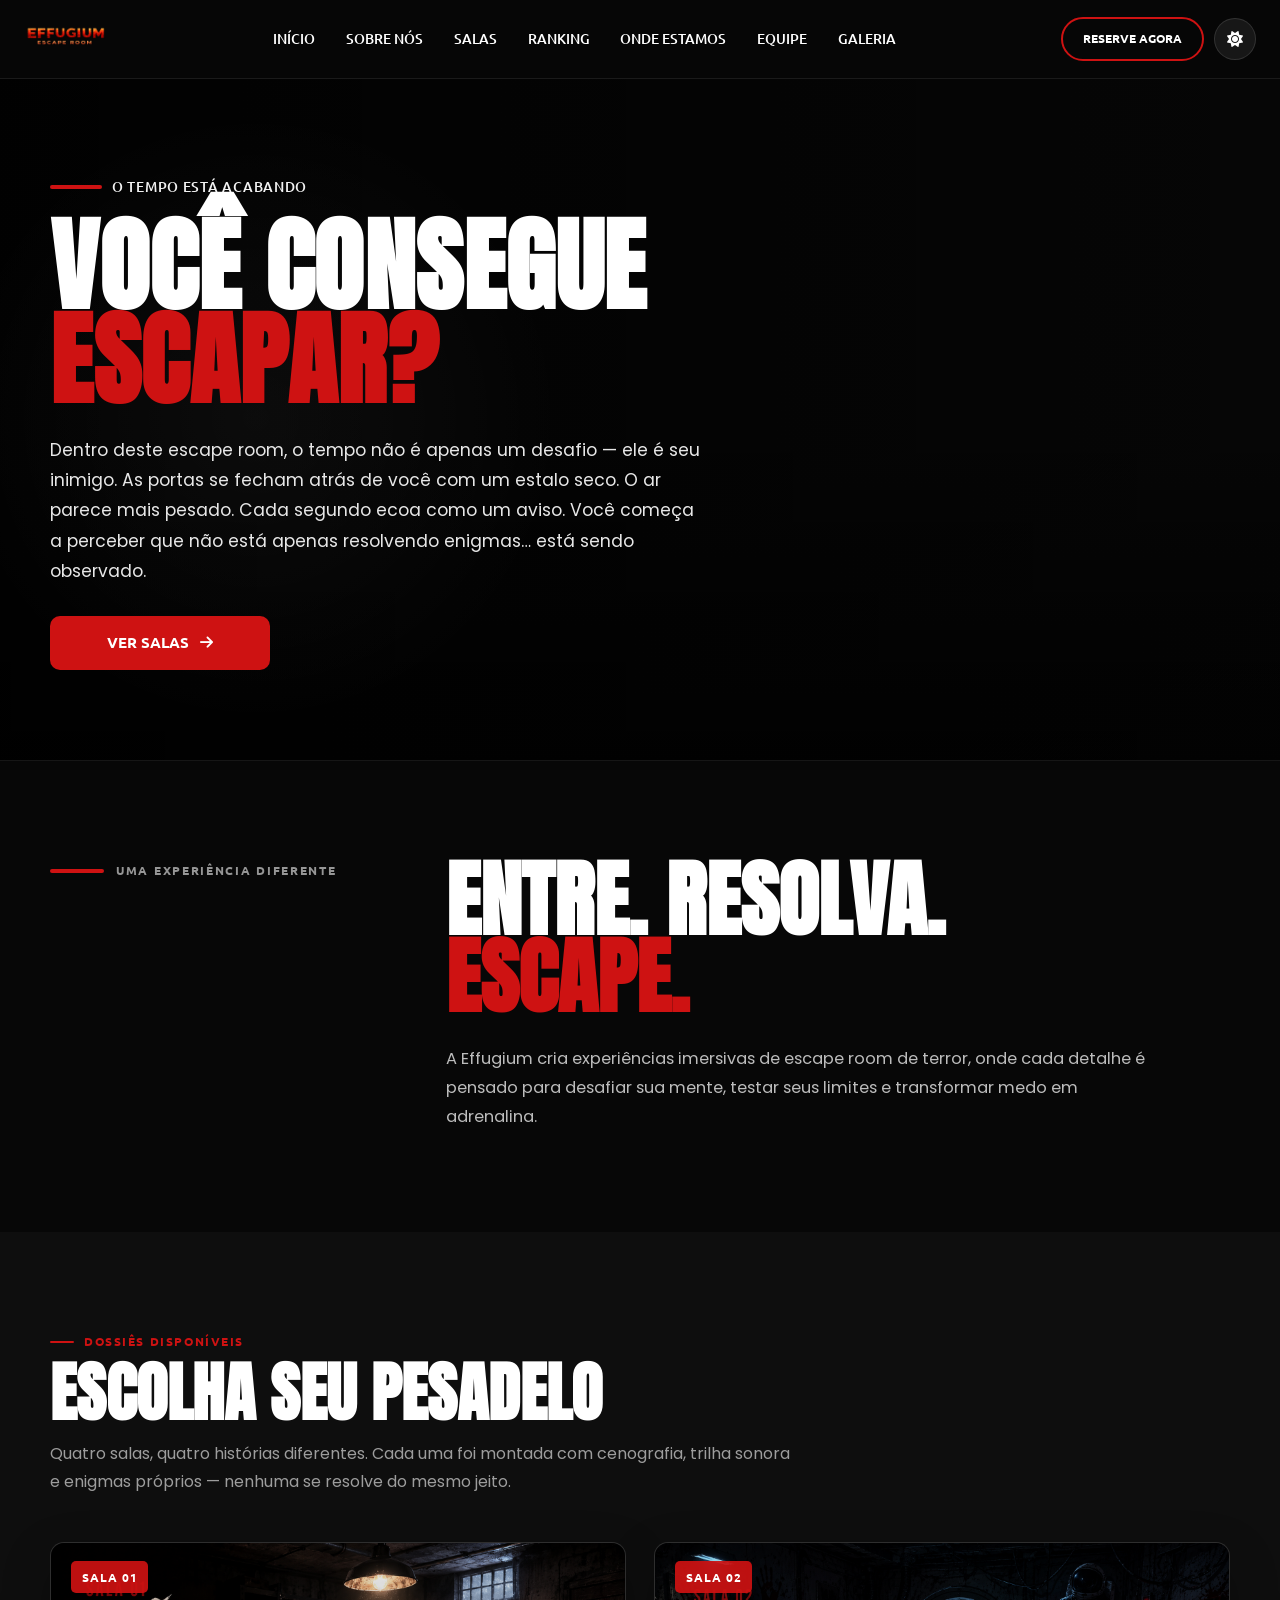
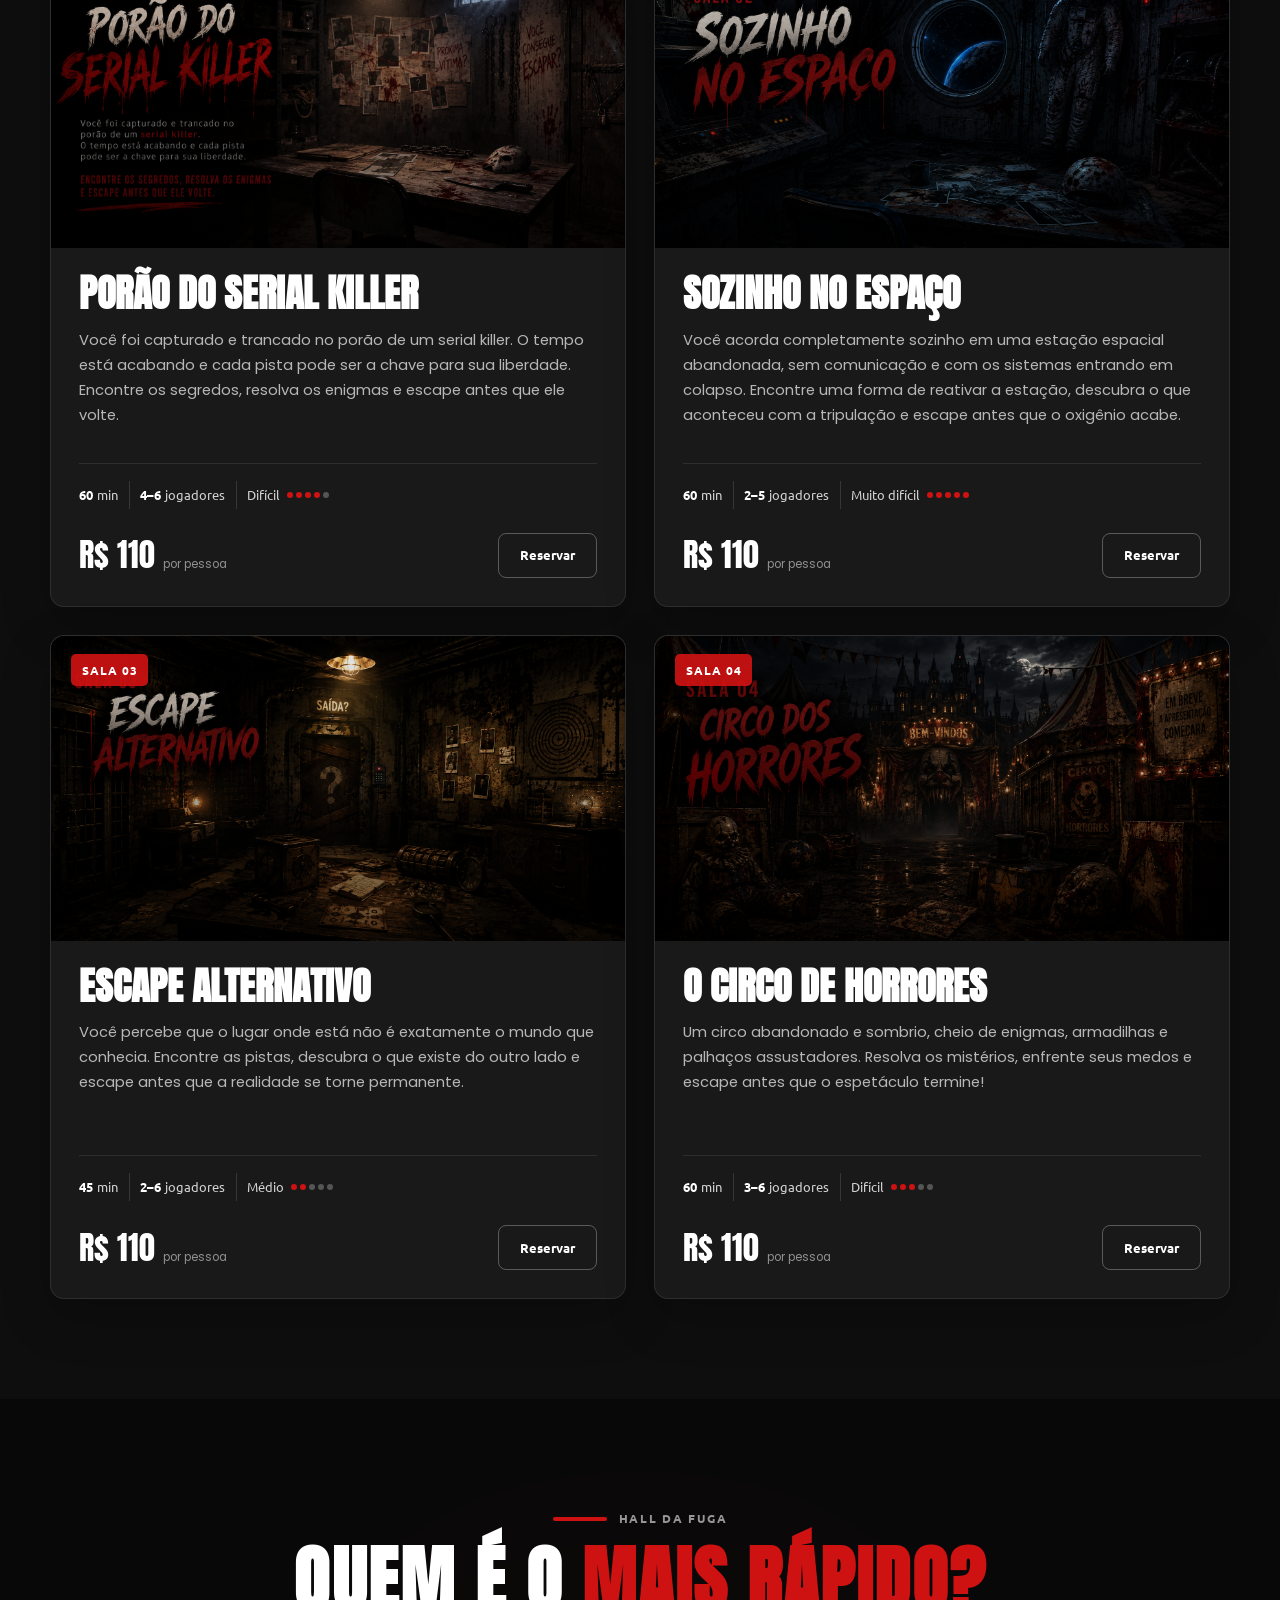
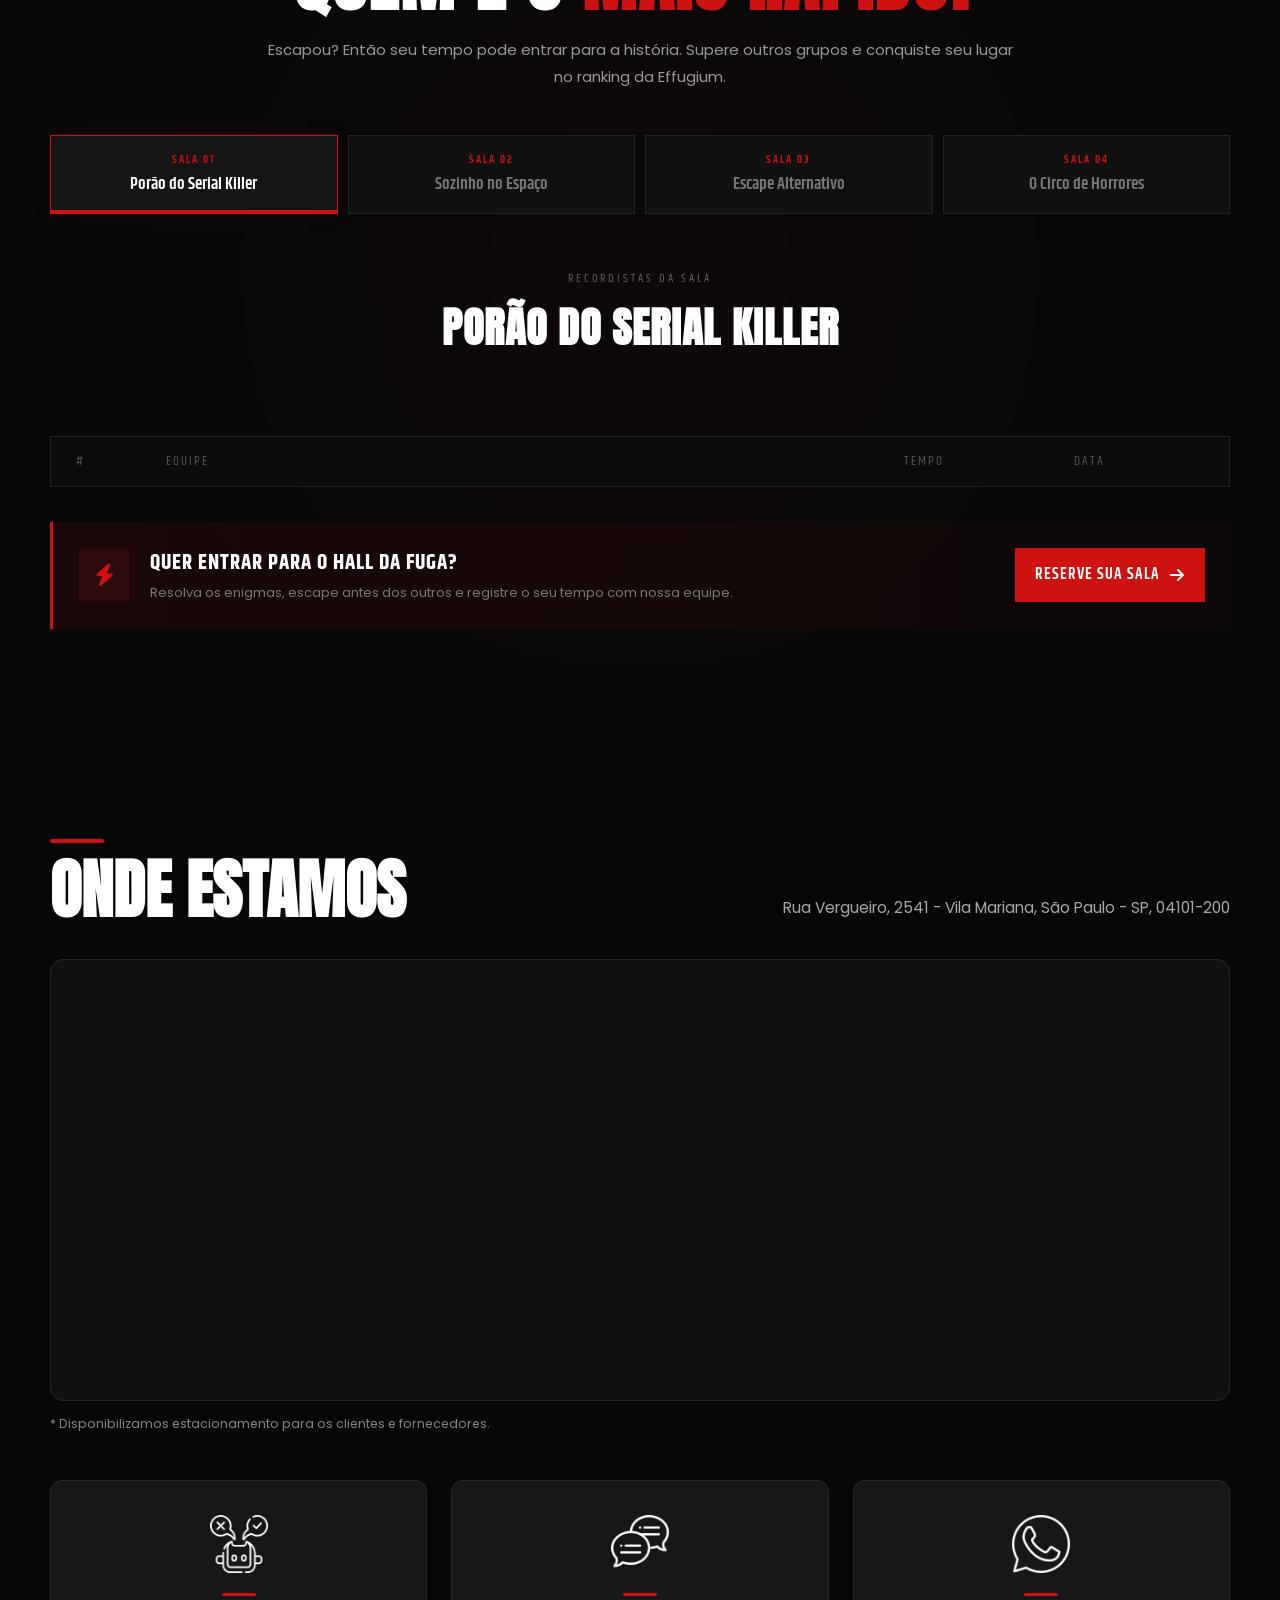
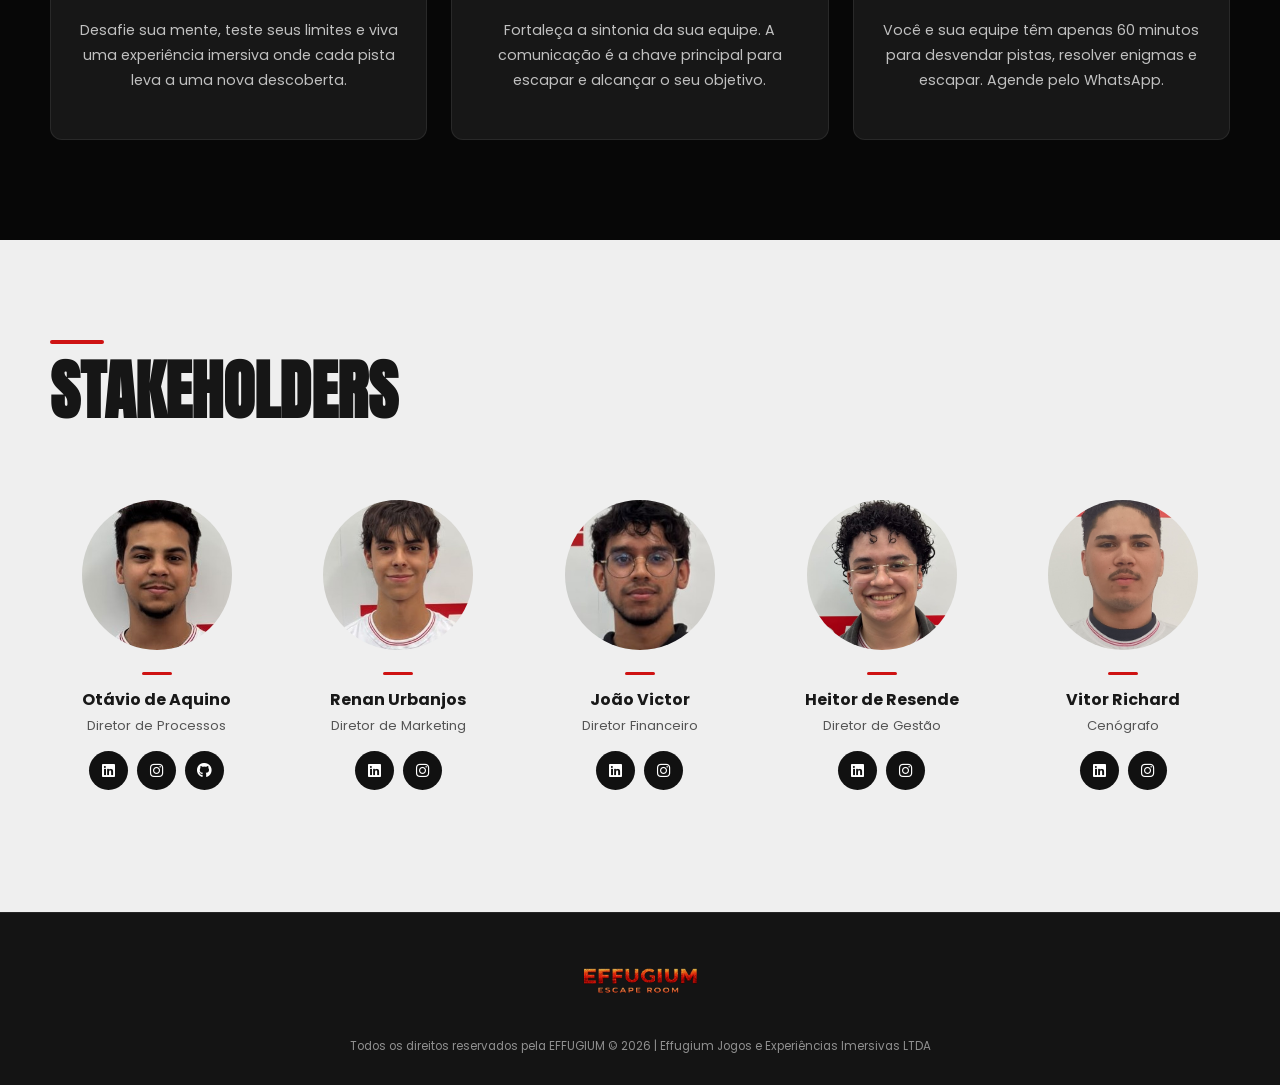
==== index.html @ 7419fbea "Add files via upload" ====
<!DOCTYPE html>
<html lang="pt-BR">
<head>
    <meta charset="UTF-8">
    <meta name="viewport" content="width=device-width, initial-scale=1.0">
    <meta name="description" content="Effugium - Escape Room de terror. Desafie sua mente, supere seus limites e escape antes que o tempo acabe.">
    <title>Effugium | Escape Room</title>

    <link rel="icon" href="sources/images/icons/toma-de-decisiones.png" type="image/png">

    <link href="https://fonts.googleapis.com/css2?family=Anton&family=Khand:wght@300;400;500;600&family=Poppins:wght@300;400;500;600;700&family=Ubuntu:wght@300;400;500;700&display=swap" rel="stylesheet">
    <link rel="stylesheet" href="https://cdnjs.cloudflare.com/ajax/libs/font-awesome/6.7.2/css/all.min.css">
    <link rel="stylesheet" href="styles/styles.css">
</head>

<body>

    <a class="skip-link" href="#salas">Pular para o conteúdo</a>

    <!-- ================= HEADER ================= -->
    <header class="header">
        <div class="header-container">

            <a class="brand" href="index.html" aria-label="Effugium - Início">
                <img class="logo" src="sources/images/effugium1.png" alt="Logo Effugium">
            </a>

            <nav class="nav-menu" id="main-nav" aria-label="Navegação principal">
                <a class="nav-item" href="index.html">INÍCIO</a>
                <a class="nav-item" href="#about">SOBRE NÓS</a>
                <a class="nav-item" href="#salas">SALAS</a>
                <a class="nav-item" href="#ranking">RANKING</a>
                <a class="nav-item" href="#localization">ONDE ESTAMOS</a>
                <a class="nav-item" href="#team">EQUIPE</a>
                <a class="nav-item" href="galeria.html">GALERIA</a>

                <a class="mobile-reserve" href="https://wa.me/5511983360146" target="_blank" rel="noopener noreferrer">
                    RESERVE AGORA
                </a>

                <button class="theme-btn mobile-theme" id="theme-toggle-mobile" type="button" aria-label="Alterar tema">
                    <i class="fa-solid fa-sun"></i>
                </button>
            </nav>

            <div class="header-actions">
                <a class="reserve-button" href="https://wa.me/5511983360146" target="_blank" rel="noopener noreferrer">
                    RESERVE AGORA
                </a>

                <button class="theme-btn" id="theme-toggle" type="button" aria-label="Alterar tema">
                    <i class="fa-solid fa-sun"></i>
                </button>

                <button class="hamburger" id="menu-toggle" type="button"
                        aria-label="Abrir menu"
                        aria-controls="main-nav"
                        aria-expanded="false">
                    <span></span>
                    <span></span>
                    <span></span>
                </button>
            </div>
        </div>
    </header>

    <main>

        <!-- ================= HERO ================= -->
        <section class="hero" aria-label="Apresentação Effugium">
            <div class="hero-overlay"></div>

            <div class="hero-content">
                <div class="hero-badge">
                    <span></span>
                    O TEMPO ESTÁ ACABANDO
                </div>

                <h1>Você consegue<br><strong>escapar?</strong></h1>

                <p>
                    Dentro deste escape room, o tempo não é apenas um desafio — ele é seu inimigo.
                    As portas se fecham atrás de você com um estalo seco. O ar parece mais pesado.
                    Cada segundo ecoa como um aviso. Você começa a perceber que não está apenas
                    resolvendo enigmas… está sendo observado.
                </p>

                <a class="hero-button" href="#salas">
                    VER SALAS
                    <i class="fa-solid fa-arrow-right"></i>
                </a>
            </div>
        </section>

        <!-- ================= SOBRE ================= -->
        <section class="about-intro" id="about">
            <div class="container about-intro-grid">

                <div class="section-label">
                    <span class="red-line"></span>
                    <p>UMA EXPERIÊNCIA DIFERENTE</p>
                </div>

                <div class="about-intro-content">
                    <h2>Entre. Resolva.<br><span>Escape.</span></h2>
                    <p>
                        A Effugium cria experiências imersivas de escape room de terror,
                        onde cada detalhe é pensado para desafiar sua mente, testar seus limites
                        e transformar medo em adrenalina.
                    </p>
                </div>

            </div>
        </section>

        <!-- ================= SALAS ================= -->
        <section class="rooms-section" id="salas">
            <div class="container">

                <div class="section-head">
                    <p class="eyebrow">Dossiês disponíveis</p>
                    <h2>Escolha seu pesadelo</h2>
                    <p>
                        Quatro salas, quatro histórias diferentes. Cada uma foi montada com
                        cenografia, trilha sonora e enigmas próprios — nenhuma se resolve do mesmo jeito.
                    </p>
                </div>

                <div class="rooms-grid">

                    <!-- SALA 01 -->
                    <article class="room-card">
                        <div class="room-image-wrap">
                            <img class="room-image"
                                 src="sources/images/sala1.1.png"
                                 alt="Sala 01 - Porão do Serial Killer"
                                 loading="lazy">
                            <span class="room-number">SALA 01</span>
                        </div>

                        <div class="room-body">
                            <h3>Porão do Serial Killer</h3>
                            <p>
                                Você foi capturado e trancado no porão de um serial killer.
                                O tempo está acabando e cada pista pode ser a chave para sua liberdade.
                                Encontre os segredos, resolva os enigmas e escape antes que ele volte.
                            </p>

                            <div class="room-meta">
                                <span><strong>60</strong> min</span>
                                <span><strong>4–6</strong> jogadores</span>
                                <span class="difficulty">
                                    Difícil
                                    <span class="dots" aria-label="4 de 5 de dificuldade">
                                        <i class="on"></i><i class="on"></i><i class="on"></i><i class="on"></i><i></i>
                                    </span>
                                </span>
                            </div>

                            <div class="room-footer">
                                <span class="room-price">R$ 110 <small>por pessoa</small></span>
                                <a href="https://wa.me/5511983360146" target="_blank" rel="noopener noreferrer" class="btn btn-outline">Reservar</a>
                            </div>
                        </div>
                    </article>

                    <!-- SALA 02 -->
                    <article class="room-card room-card-space">
                        <div class="room-image-wrap">
                            <img class="room-image"
                                 src="sources/images/sala2.2.png"
                                 alt="Sala 02 - Sozinho no Espaço"
                                 loading="lazy">
                            <span class="room-number">SALA 02</span>
                        </div>

                        <div class="room-body">
                            <h3>Sozinho no Espaço</h3>
                            <p>
                                Você acorda completamente sozinho em uma estação espacial abandonada,
                                sem comunicação e com os sistemas entrando em colapso. Encontre uma forma
                                de reativar a estação, descubra o que aconteceu com a tripulação e escape
                                antes que o oxigênio acabe.
                            </p>

                            <div class="room-meta">
                                <span><strong>60</strong> min</span>
                                <span><strong>2–5</strong> jogadores</span>
                                <span class="difficulty">
                                    Muito difícil
                                    <span class="dots" aria-label="5 de 5 de dificuldade">
                                        <i class="on"></i><i class="on"></i><i class="on"></i><i class="on"></i><i class="on"></i>
                                    </span>
                                </span>
                            </div>

                            <div class="room-footer">
                                <span class="room-price">R$ 110 <small>por pessoa</small></span>
                                <a href="https://wa.me/5511983360146" target="_blank" rel="noopener noreferrer" class="btn btn-outline">Reservar</a>
                            </div>
                        </div>
                    </article>

                    <!-- SALA 03 -->
                    <article class="room-card">
                        <div class="room-image-wrap">
                            <img class="room-image"
                                 src="sources/images/sala3.3.png"
                                 alt="Sala 03 - Escape Alternativo"
                                 loading="lazy">
                            <span class="room-number">SALA 03</span>
                        </div>

                        <div class="room-body">
                            <h3>Escape Alternativo</h3>
                            <p>
                                Você percebe que o lugar onde está não é exatamente o mundo que conhecia.
                                Encontre as pistas, descubra o que existe do outro lado e escape antes que
                                a realidade se torne permanente.
                            </p>

                            <div class="room-meta">
                                <span><strong>45</strong> min</span>
                                <span><strong>2–6</strong> jogadores</span>
                                <span class="difficulty">
                                    Médio
                                    <span class="dots" aria-label="2 de 5 de dificuldade">
                                        <i class="on"></i><i class="on"></i><i></i><i></i><i></i>
                                    </span>
                                </span>
                            </div>

                            <div class="room-footer">
                                <span class="room-price">R$ 110 <small>por pessoa</small></span>
                                <a href="https://wa.me/5511983360146" target="_blank" rel="noopener noreferrer" class="btn btn-outline">Reservar</a>
                            </div>
                        </div>
                    </article>

                    <!-- SALA 04 -->
                    <article class="room-card">
                        <div class="room-image-wrap">
                            <img class="room-image"
                                 src="sources/images/sala4.5.png"
                                 alt="Sala 04 - O circo de horrores"
                                 loading="lazy">
                            <span class="room-number">SALA 04</span>
                        </div>

                        <div class="room-body">
                            <h3>O Circo de Horrores</h3>
                            <p>
                               Um circo abandonado e sombrio, cheio de enigmas, armadilhas e palhaços assustadores. Resolva os mistérios, enfrente seus medos e escape antes que o espetáculo termine!
                            </p>

                            <div class="room-meta">
                                <span><strong>60</strong> min</span>
                                <span><strong>3–6</strong> jogadores</span>
                                <span class="difficulty">
                                    Difícil
                                    <span class="dots" aria-label="3 de 5 de dificuldade">
                                        <i class="on"></i><i class="on"></i><i class="on"></i><i></i><i></i>
                                    </span>
                                </span>
                            </div>

                            <div class="room-footer">
                                <span class="room-price">R$ 110 <small>por pessoa</small></span>
                                <a href="https://wa.me/5511983360146" target="_blank" rel="noopener noreferrer" class="btn btn-outline">Reservar</a>
                            </div>
                        </div>
                    </article>

                </div>
            </div>
        </section>
<!-- ================= RANKING ================= -->
<section class="ranking-section" id="ranking">

    <div class="container">

        <div class="ranking-heading">

            <div class="section-label">
                <span class="red-line"></span>
                <p>HALL DA FUGA</p>
            </div>

            <h2>
                QUEM É O <span>MAIS RÁPIDO?</span>
            </h2>

            <p>
                Escapou? Então seu tempo pode entrar para a história.
                Supere outros grupos e conquiste seu lugar no ranking da Effugium.
            </p>

        </div>


        <!-- SELEÇÃO DAS SALAS -->
        <div class="ranking-tabs">

            <button class="ranking-tab active" data-room="serial">
                <span>SALA 01</span>
                Porão do Serial Killer
            </button>

            <button class="ranking-tab" data-room="espaco">
                <span>SALA 02</span>
                Sozinho no Espaço
            </button>

            <button class="ranking-tab" data-room="alternativo">
                <span>SALA 03</span>
                Escape Alternativo
            </button>

            <button class="ranking-tab" data-room="circo">
                <span>SALA 04</span>
                O Circo de Horrores
            </button>

        </div>


        <!-- SALA ATUAL -->
        <div class="ranking-room-title">

            <span>RECORDISTAS DA SALA</span>

            <h3 id="ranking-room-name">
                PORÃO DO SERIAL KILLER
            </h3>

        </div>


        <!-- PODIUM -->
        <div class="ranking-podium" id="ranking-podium">

            <!-- preenchido pelo JS -->

        </div>


        <!-- DEMAIS POSIÇÕES -->
        <div class="ranking-table">

            <div class="ranking-table-head">

                <span>#</span>
                <span>EQUIPE</span>
                <span>TEMPO</span>
                <span>DATA</span>

            </div>

            <div id="ranking-list">

                <!-- preenchido pelo JS -->

            </div>

        </div>


        <!-- CTA -->
        <div class="ranking-cta">

            <div class="ranking-cta-icon">
                <i class="fa-solid fa-bolt"></i>
            </div>

            <div class="ranking-cta-text">

                <h3>
                    QUER ENTRAR PARA O HALL DA FUGA?
                </h3>

                <p>
                    Resolva os enigmas, escape antes dos outros
                    e registre o seu tempo com nossa equipe.
                </p>

            </div>

            <a
                href="#salas"
                target="_blank"
                rel="noopener noreferrer"
                class="ranking-cta-button">

                RESERVE SUA SALA
                <i class="fa-solid fa-arrow-right"></i>

            </a>

        </div>

    </div>

</section>
        <!-- ================= LOCALIZAÇÃO / EXPERIÊNCIA ================= -->
        <section class="location-section" id="localization">
            <div class="container">

                <div class="location-heading">
                    <div>
                        <span class="red-line"></span>
                        <h2>Onde estamos</h2>
                    </div>

                    <p>
                        Rua Vergueiro, 2541 - Vila Mariana, São Paulo - SP, 04101-200
                    </p>
                </div>

                <div class="map-wrap">
    <iframe
        src="https://www.google.com/maps?q=-23.58369831176627,-46.63652760386633&z=16&output=embed"
        width="600"
        height="450"
        style="border:0;"
        allowfullscreen=""
        loading="lazy"
        referrerpolicy="no-referrer-when-downgrade">
    </iframe>
</div>

                <p class="location-note">
                    * Disponibilizamos estacionamento para os clientes e fornecedores.
                </p>

                <div class="experience-grid">

                    <div class="experience-card">
                        <img src="sources/images/icons/toma-de-decisiones.png" alt="">
                        <span></span>
                        <p>
                            Desafie sua mente, teste seus limites e viva uma experiência
                            imersiva onde cada pista leva a uma nova descoberta.
                        </p>
                    </div>

                    <div class="experience-card">
                        <img src="sources/images/icons/burbuja-de-dialogo.png" alt="">
                        <span></span>
                        <p>
                            Fortaleça a sintonia da sua equipe. A comunicação é a chave
                            principal para escapar e alcançar o seu objetivo.
                        </p>
                    </div>

                    <div class="experience-card">
                        <img src="sources/images/icons/whatsapp.png" alt="">
                        <span></span>
                        <p>
                            Você e sua equipe têm apenas 60 minutos para desvendar pistas,
                            resolver enigmas e escapar. Agende pelo WhatsApp.
                        </p>
                    </div>

                </div>
            </div>
        </section>

        <!-- ================= EQUIPE ================= -->
        <section class="team-section" id="team">
            <div class="container">

                <div class="team-heading">
                    <span class="red-line"></span>
                    <h2>Stakeholders</h2>
                </div>

                <div class="team-grid">

                    <article class="team-card">
                        <img src="sources/images/otaviocerto.jpeg" alt="Otávio de Aquino" loading="lazy">
                        <span class="team-line"></span>
                        <h3>Otávio de Aquino</h3>
                        <p>Diretor de Processos</p>
                        <div class="social">
                            <a href="https://www.linkedin.com/in/otavio-de-aquino-dos-santos-a852a2246/" target="_blank" rel="noopener noreferrer" aria-label="LinkedIn de Otávio"><i class="fab fa-linkedin"></i></a>
                            <a href="https://www.instagram.com/_otavioaquino/" target="_blank" rel="noopener noreferrer" aria-label="Instagram de Otávio"><i class="fab fa-instagram"></i></a>
                            <a href="https://github.com/AquinoOtavio" target="_blank" rel="noopener noreferrer" aria-label="GitHub de Otávio"><i class="fab fa-github"></i></a>
                        </div>
                    </article>

                    <article class="team-card">
                        <img src="sources/images/renan.jpeg" alt="Renan Urbanjos" loading="lazy">
                        <span class="team-line"></span>
                        <h3>Renan Urbanjos</h3>
                        <p>Diretor de Marketing</p>
                        <div class="social">
                            <a href="https://www.linkedin.com/in/renan-urbanjos-b66a21352/" target="_blank" rel="noopener noreferrer" aria-label="LinkedIn"><i class="fab fa-linkedin"></i></a>
                            <a href="https://www.instagram.com/ray._o_ranger/" target="_blank" rel="noopener noreferrer" aria-label="Instagram de Renan"><i class="fab fa-instagram"></i></a>
                            
                        </div>
                    </article>

                    <article class="team-card">
                        <img src="sources/images/joao.jpeg" alt="João Victor" loading="lazy">
                        <span class="team-line"></span>
                        <h3>João Victor</h3>
                        <p>Diretor Financeiro</p>
                        <div class="social">
                            <a href="https://www.linkedin.com/in/joao-alves-78b938341/" target="_blank" rel="noopener noreferrer" aria-label="LinkedIn"><i class="fab fa-linkedin"></i></a>
                            <a href="https://www.instagram.com/jv.as007/" target="_blank" rel="noopener noreferrer" aria-label="Instagram de João Victor"><i class="fab fa-instagram"></i></a>
                            
                        </div>
                    </article>

                    <article class="team-card">
                        <img src="sources/images/heitorcerto.jpeg" alt="Heitor de Resende" loading="lazy">
                        <span class="team-line"></span>
                        <h3>Heitor de Resende</h3>
                        <p>Diretor de Gestão</p>
                        <div class="social">
                            <a href="https://www.linkedin.com/in/otavio-aquino-a852a2246/" target="_blank" rel="noopener noreferrer" aria-label="LinkedIn"><i class="fab fa-linkedin"></i></a>
                            <a href="https://www.instagram.com/hro_1904/" target="_blank" rel="noopener noreferrer" aria-label="Instagram de Heitor"><i class="fab fa-instagram"></i></a>
                            
                        </div>
                    </article>

                    <article class="team-card">
                        
                       <img src="sources/images/vitor.jpg" alt="Heitor de Resende" loading="lazy">
                        <span class="team-line"></span>
                        <h3>Vitor Richard</h3>
                        <p>Cenógrafo</p>
                        <div class="social">
                            <a href="https://www.linkedin.com/in/vitor-pereira-ba7507297/" target="_blank" rel="noopener noreferrer" aria-label="LinkedIn"><i class="fab fa-linkedin"></i></a>
                            <a href="https://www.instagram.com/eubrzin/" target="_blank" rel="noopener noreferrer" aria-label="Instagram de Vitor Richard"><i class="fab fa-instagram"></i></a>
                            
                        </div>
                    </article>

                </div>
            </div>
        </section>

    </main>

    <!-- ================= FOOTER ================= -->
    <footer class="footer">
        <img src="sources/images/effugium1.png" alt="Effugium" class="footer-logo">
        <p>Todos os direitos reservados pela EFFUGIUM © 2026 | Effugium Jogos e Experiências Imersivas LTDA</p>
    </footer>

    <!-- VLibras -->
    <div vw class="enabled">
        <div vw-access-button class="active"></div>
        <div vw-plugin-wrapper>
            <div class="vw-plugin-top-wrapper"></div>
        </div>
    </div>

    <script src="https://vlibras.gov.br/app/vlibras-plugin.js"></script>

    <script>
        // VLibras
        new window.VLibras.Widget('https://vlibras.gov.br/app');

        // ================= MENU MOBILE =================
        const menuToggle = document.getElementById('menu-toggle');
        const mainNav = document.getElementById('main-nav');

        function closeMenu() {
            mainNav.classList.remove('open');
            menuToggle.classList.remove('active');
            menuToggle.setAttribute('aria-expanded', 'false');
        }

        menuToggle.addEventListener('click', () => {
            const isOpen = mainNav.classList.toggle('open');
            menuToggle.classList.toggle('active', isOpen);
            menuToggle.setAttribute('aria-expanded', String(isOpen));
        });

        document.querySelectorAll('.nav-item, .mobile-reserve').forEach(link => {
            link.addEventListener('click', closeMenu);
        });

        window.addEventListener('resize', () => {
            if (window.innerWidth > 920) {
                closeMenu();
            }
        });

        // ================= TEMA =================
        const themeButtons = [
            document.getElementById('theme-toggle'),
            document.getElementById('theme-toggle-mobile')
        ];

        function updateThemeIcons() {
            const isLight = document.body.classList.contains('light');

            themeButtons.forEach(button => {
                if (!button) return;
                button.innerHTML = isLight
                    ? '<i class="fa-solid fa-moon"></i>'
                    : '<i class="fa-solid fa-sun"></i>';
            });
        }

        function setTheme(theme) {
            document.body.classList.toggle('light', theme === 'light');
            localStorage.setItem('theme', theme);
            updateThemeIcons();
        }

        const savedTheme = localStorage.getItem('theme');
        setTheme(savedTheme === 'light' ? 'light' : 'dark');

        themeButtons.forEach(button => {
            if (!button) return;
            button.addEventListener('click', () => {
                setTheme(document.body.classList.contains('light') ? 'dark' : 'light');
            });
        });

        // ================= SCROLL SUAVE =================
        document.querySelectorAll('a[href^="#"]').forEach(anchor => {
            anchor.addEventListener('click', function (event) {
                const target = document.querySelector(this.getAttribute('href'));
                if (!target) return;

                event.preventDefault();
                target.scrollIntoView({
                    behavior: 'smooth',
                    block: 'start'
                });
            });
        });


    // ================= RANKING =================

const rankingData = {

    serial: {
        name: "PORÃO DO SERIAL KILLER",

        players: [
            {
                team: "Os Sobreviventes",
                time: 2945, // 49:05
                date: "08/09/2026"
            },
            {
                team: "Equipe Sem Medo",
                time: 3158, // 52:38
                date: "05/09/2026"
            },
            {
                team: "Fugitivos SP",
                time: 3284, // 54:44
                date: "31/08/2026"
            },
            {
                team: "Os Investigadores",
                time: 3427, // 57:07
                date: "28/08/2026"
            },
            {
                team: "Time X",
                time: 3519, // 58:39
                date: "25/08/2026"
            },
            {
                team: "Os Desesperados",
                time: 3568, // 59:28
                date: "20/08/2026"
            }
        ]
    },


    espaco: {
        name: "SOZINHO NO ESPAÇO",

        players: [
            {
                team: "Apollo 5",
                time: 3012, // 50:12
                date: "09/09/2026"
            },
            {
                team: "Cosmonautas",
                time: 3176, // 52:56
                date: "06/09/2026"
            },
            {
                team: "Tripulação 404",
                time: 3298, // 54:58
                date: "01/09/2026"
            },
            {
                team: "Galácticos",
                time: 3441, // 57:21
                date: "29/08/2026"
            },
            {
                team: "Space Hunters",
                time: 3527, // 58:47
                date: "24/08/2026"
            }
        ]
    },


    alternativo: {
        name: "ESCAPE ALTERNATIVO",

        players: [
            {
                team: "Os Escolhidos",
                time: 2864, // 47:44
                date: "07/09/2026"
            },
            {
                team: "Realidade 404",
                time: 3048, // 50:48
                date: "04/09/2026"
            },
            {
                team: "Outra Dimensão",
                time: 3215, // 53:35
                date: "30/08/2026"
            },
            {
                team: "Mandela",
                time: 3389, // 56:29
                date: "27/08/2026"
            },
            {
                team: "Skywalkers",
                time: 3542, // 59:02
                date: "22/08/2026"
            }
        ]
    },


    circo: {
        name: "O CIRCO DE HORRORES",

        players: [
            {
                team: "Os Palhaços",
                time: 2998, // 49:58
                date: "08/09/2026"
            },
            {
                team: "Circo Sombrio",
                time: 3164, // 52:44
                date: "03/09/2026"
            },
            {
                team: "Último Espetáculo",
                time: 3317, // 55:17
                date: "30/08/2026"
            },
            {
                team: "A Plateia",
                time: 3456, // 57:36
                date: "26/08/2026"
            },
            {
                team: "Sem Saída",
                time: 3575, // 59:35
                date: "21/08/2026"
            }
        ]
    }

};


const rankingTabs = document.querySelectorAll(".ranking-tab");
const rankingRoomName = document.getElementById("ranking-room-name");
const rankingPodium = document.getElementById("ranking-podium");
const rankingList = document.getElementById("ranking-list");


function formatRankingTime(seconds) {

    const minutes = Math.floor(seconds / 60);

    const remainingSeconds = seconds % 60;

    return `${String(minutes).padStart(2, "0")}:${String(remainingSeconds).padStart(2, "0")}`;
}


function renderRanking(room) {

    const data = rankingData[room];

    if (!data) return;


    const players = [...data.players].sort(
        (a, b) => a.time - b.time
    );


    rankingRoomName.textContent = data.name;


    // ================= PODIUM =================

    rankingPodium.innerHTML = "";

    const podiumPlayers = players.slice(0, 3);

    const medals = ["🥇", "🥈", "🥉"];

    const classes = [
        "first",
        "second",
        "third"
    ];

    const positions = [
        "1º LUGAR",
        "2º LUGAR",
        "3º LUGAR"
    ];


    podiumPlayers.forEach((player, index) => {

        const card = document.createElement("div");

        card.className = `ranking-card ${classes[index]}`;

        card.innerHTML = `

            <div class="ranking-medal">
                ${medals[index]}
            </div>

            <div class="ranking-position">
                ${positions[index]}
            </div>

            <div class="ranking-team">
                ${player.team}
            </div>

            <div class="ranking-time">
                ${formatRankingTime(player.time)}
            </div>

        `;

        rankingPodium.appendChild(card);

    });


    // ================= LISTA =================

    rankingList.innerHTML = "";


    players.slice(3).forEach((player, index) => {

        const position = index + 4;

        const row = document.createElement("div");

        row.className = "ranking-row";

        row.innerHTML = `

            <div class="ranking-number">
                ${position}º
            </div>

            <div class="ranking-team-name">
                ${player.team}
            </div>

            <div class="ranking-row-time">
                ${formatRankingTime(player.time)}
            </div>

            <div class="ranking-date">
                ${player.date}
            </div>

        `;

        rankingList.appendChild(row);

    });

}


rankingTabs.forEach(tab => {

    tab.addEventListener("click", () => {

        rankingTabs.forEach(item => {
            item.classList.remove("active");
        });

        tab.classList.add("active");

        renderRanking(tab.dataset.room);

    });

});


renderRanking("serial");

    </script>

</body>
</html>
---- styles/styles.css ----
/* =========================================================
    EFFUGIUM — STYLES.CSS
    Layout responsivo para desktop, tablet e mobile
    ========================================================= */

    :root {
        --black: #070707;
        --black-soft: #111111;
        --black-card: #191919;
        --white: #ffffff;
        --white-soft: #ededed;
        --gray: #a9a9a9;
        --gray-dark: #242424;
        --red: #ce1212;
        --red-dark: #7e0909;
        --red-bright: #ef2727;
        --line: rgba(255, 255, 255, 0.12);
        --light-bg: #efefef;
        --light-card: #ffffff;
        --light-text: #171717;
        --light-muted: #5d5d5d;

        --display: 'Anton', 'Impact', sans-serif;
        --heading: 'Khand', sans-serif;
        --body: 'Poppins', sans-serif;
        --nav: 'Ubuntu', sans-serif;

        --container: 1180px;
        --header-height: 78px;
        --radius: 14px;
    }

    /* =========================================================
    RESET
    ========================================================= */

    *,
    *::before,
    *::after {
        margin: 0;
        padding: 0;
        box-sizing: border-box;
    }

    html {
        width: 100%;
        max-width: 100%;
        min-width: 0;
        scroll-behavior: smooth;
        scroll-padding-top: 86px;
        overflow-x: hidden;
    }

    body {
        width: 100%;
        max-width: 100%;
        min-width: 0;
        min-height: 100vh;

        overflow-x: hidden;

        background: var(--black);
        color: var(--white);

        font-family: var(--body);
        line-height: 1.6;

        -webkit-font-smoothing: antialiased;
        -moz-osx-font-smoothing: grayscale;

        transition:
            background-color 0.35s ease,
            color 0.35s ease;
    }

    /* Garante que a estrutura principal nunca ultrapasse a tela */

    main,
    header,
    footer,
    section {
        width: 100%;
        max-width: 100%;
        min-width: 0;
    }

    img {
        display: block;
        max-width: 100%;
        height: auto;
    }

    iframe {
        max-width: 100%;
    }

    a {
        color: inherit;
    }

    button,
    a {
        -webkit-tap-highlight-color: transparent;
    }

    button {
        font: inherit;
    }

    ::selection {
        background: var(--red);
        color: var(--white);
    }

    /* =========================================================
    CONTAINER
    ========================================================= */

    .container {
        width: calc(100% - 40px);
        max-width: var(--container);
        margin-left: auto;
        margin-right: auto;
    }

    /* =========================================================
    ACESSIBILIDADE
    ========================================================= */

    .skip-link {
        position: fixed;
        left: -9999px;
        top: 15px;
        z-index: 99999;

        padding: 12px 18px;

        background: var(--red);
        color: var(--white);

        text-decoration: none;
        font-family: var(--nav);

        border-radius: 8px;
    }

    .skip-link:focus {
        left: 15px;
    }

    /* =========================================================
    HEADER
    ========================================================= */

    .header {
        position: fixed;
        top: 0;
        z-index: 1000;

        width: 100%;
        max-width: 100%;

        min-height: var(--header-height);

        background: rgba(7, 7, 7, 0.96);

        border-bottom: 1px solid rgba(255, 255, 255, 0.08);

        backdrop-filter: blur(12px);
        -webkit-backdrop-filter: blur(12px);
    }

    .header-container {
        width: 100%;
        max-width: 1400px;

        min-height: var(--header-height);

        margin: 0 auto;
        padding: 0 24px;

        display: flex;
        align-items: center;
        justify-content: space-between;

        gap: 22px;
    }

    .brand {
        flex: 0 0 auto;

        display: flex;
        align-items: center;

        text-decoration: none;

        min-width: 0;
    }

    .logo {
        width: auto;
        max-width: 100%;
        height: 56px;

        object-fit: contain;
    }

    /* =========================================================
    NAV DESKTOP
    ========================================================= */

    .nav-menu {
        display: flex;
        align-items: center;
        justify-content: center;

        gap: clamp(14px, 2.4vw, 34px);

        flex: 1;
        min-width: 0;
    }

    .nav-item {
        position: relative;

        color: var(--white);

        text-decoration: none;

        font-family: var(--nav);
        font-size: 0.88rem;
        font-weight: 500;

        white-space: nowrap;

        padding: 10px 0;

        transition: color 0.25s ease;
    }

    .nav-item::after {
        content: "";

        position: absolute;

        left: 0;
        bottom: 3px;

        width: 0;
        height: 2px;

        border-radius: 99px;

        background: var(--red);

        transition: width 0.25s ease;
    }

    .nav-item:hover {
        color: #ddd;
    }

    .nav-item:hover::after {
        width: 100%;
    }

    /* =========================================================
    HEADER ACTIONS
    ========================================================= */

    .header-actions {
        display: flex;
        align-items: center;

        gap: 10px;

        flex: 0 0 auto;
    }

    .reserve-button {
        display: inline-flex;
        align-items: center;
        justify-content: center;

        min-height: 42px;

        padding: 10px 20px;

        border: 2px solid var(--red);
        border-radius: 999px;

        color: var(--white);

        text-decoration: none;

        font-family: var(--nav);
        font-size: 0.76rem;
        font-weight: 600;

        white-space: nowrap;

        transition:
            background-color 0.25s ease,
            transform 0.25s ease;
    }

    .reserve-button:hover {
        background: var(--red);
        transform: translateY(-1px);
    }

    .theme-btn {
        width: 42px;
        height: 42px;

        flex: 0 0 42px;

        border: 1px solid rgba(255, 255, 255, 0.12);

        border-radius: 50%;

        display: grid;
        place-items: center;

        background: #171717;
        color: var(--white);

        cursor: pointer;

        transition:
            transform 0.25s ease,
            background 0.25s ease;
    }

    .theme-btn:hover {
        transform: scale(1.08);
        background: #242424;
    }

    /* =========================================================
    HAMBURGUER
    ========================================================= */

    .hamburger {
        display: none;

        width: 44px;
        height: 44px;

        flex: 0 0 44px;

        border: 0;
        background: transparent;

        cursor: pointer;

        align-items: center;
        justify-content: center;
        flex-direction: column;

        gap: 5px;

        position: relative;
        z-index: 10001;
    }

    .hamburger span {
        display: block;

        width: 26px;
        height: 3px;

        border-radius: 99px;

        background: var(--white);

        transition:
            transform 0.25s ease,
            opacity 0.25s ease,
            background 0.25s ease;
    }

    .hamburger.active span:nth-child(1) {
        transform: translateY(8px) rotate(45deg);
    }

    .hamburger.active span:nth-child(2) {
        opacity: 0;
    }

    .hamburger.active span:nth-child(3) {
        transform: translateY(-8px) rotate(-45deg);
    }

    .mobile-reserve,
    .mobile-theme {
        display: none;
    }

    /* =========================================================
    HERO
    ========================================================= */

    .hero {
        position: relative;

        width: 100%;
        max-width: 100%;

        min-height: min(760px, calc(100vh - var(--header-height)));

        display: flex;
        align-items: flex-end;

        isolation: isolate;

        overflow: hidden;

        background:
            linear-gradient(
                90deg,
                rgba(0, 0, 0, 0.84) 0%,
                rgba(0, 0, 0, 0.48) 52%,
                rgba(0, 0, 0, 0.18) 100%
            ),
            linear-gradient(
                0deg,
                rgba(0, 0, 0, 0.7) 0%,
                rgba(0, 0, 0, 0) 45%
            ),
            url("https://github.com/ANDRESOTELO/escape_room_landing_page/blob/main/basement_1920x980.png?raw=true")
            center / cover no-repeat;
    }

    .hero::after {
        content: "";

        position: absolute;
        inset: 0;

        z-index: -1;

        background:
            radial-gradient(
                circle at 20% 55%,
                rgba(255, 255, 255, 0.04),
                transparent 28%
            );

        pointer-events: none;
    }

    .hero-content {
        position: relative;
        z-index: 2;

        width: calc(100% - 40px);
        max-width: var(--container);

        margin-left: auto;
        margin-right: auto;

        padding: 80px 0 90px;
    }

    .hero-badge {
        display: inline-flex;
        align-items: center;

        gap: 10px;

        margin-bottom: 22px;

        color: #f2f2f2;

        font-family: var(--nav);
        font-size: 0.9rem;
        font-weight: 500;

        letter-spacing: 0.05em;
    }

    .hero-badge span {
        width: 52px;
        height: 4px;

        background: var(--red);

        border-radius: 99px;
    }

    .hero h1 {
        max-width: 720px;

        color: var(--white);

        font-family: var(--display);

        font-size: clamp(4rem, 8vw, 7rem);

        line-height: 0.91;

        text-transform: uppercase;

        letter-spacing: 0.005em;
    }

    .hero h1 strong {
        color: var(--red);
        font-weight: inherit;
    }

    .hero-content > p {
        max-width: 650px;

        margin-top: 28px;

        color: #e7e7e7;

        font-size: clamp(0.95rem, 1.4vw, 1.08rem);

        line-height: 1.75;
    }

    .hero-button {
        display: inline-flex;
        align-items: center;
        justify-content: center;

        gap: 11px;

        margin-top: 30px;

        min-width: 220px;
        min-height: 54px;

        padding: 13px 26px;

        background: var(--red);
        color: var(--white);

        text-decoration: none;

        border-radius: 10px;

        font-family: var(--nav);
        font-size: 0.93rem;
        font-weight: 600;

        transition:
            background 0.25s ease,
            transform 0.25s ease;
    }

    .hero-button:hover {
        background: var(--red-dark);
        transform: translateY(-2px);
    }

    /* =========================================================
    SOBRE
    ========================================================= */

    .about-intro {
        width: 100%;

        background: var(--black);

        padding: 100px 0;

        border-top: 1px solid rgba(255, 255, 255, 0.06);
    }

    .about-intro-grid {
        display: grid;

        grid-template-columns: 0.6fr 1.4fr;

        gap: 60px;

        align-items: start;

        min-width: 0;
    }

    .section-label {
        display: flex;
        align-items: center;

        gap: 12px;
    }

    .section-label p {
        color: #969696;

        font-family: var(--nav);

        font-size: 0.76rem;
        font-weight: 600;

        letter-spacing: 0.14em;

        text-transform: uppercase;
    }

    .red-line {
        width: 54px;
        height: 4px;

        flex: 0 0 auto;

        border-radius: 99px;

        background: var(--red);
    }

    .about-intro-content {
        min-width: 0;
    }

    .about-intro-content h2 {
        color: var(--white);

        font-family: var(--display);

        font-size: clamp(3.2rem, 6.5vw, 6rem);

        line-height: 0.93;

        text-transform: uppercase;
    }

    .about-intro-content h2 span {
        color: var(--red);
    }

    .about-intro-content p {
        max-width: 700px;

        margin-top: 28px;

        color: #bcbcbc;

        font-size: 1.02rem;

        line-height: 1.8;
    }

    /* =========================================================
    SALAS
    ========================================================= */

    .rooms-section {
        width: 100%;

        background: #0e0e0e;

        padding: 100px 0;
    }

    .section-head {
        max-width: 760px;

        margin-bottom: 46px;
    }

    .eyebrow {
        display: flex;
        align-items: center;

        gap: 10px;

        margin-bottom: 12px;

        color: var(--red);

        font-family: var(--nav);

        font-size: 0.76rem;
        font-weight: 700;

        text-transform: uppercase;

        letter-spacing: 0.13em;
    }

    .eyebrow::before {
        content: "";

        width: 24px;
        height: 2px;

        flex: 0 0 auto;

        border-radius: 99px;

        background: var(--red);
    }

    .section-head h2,
    .location-heading h2,
    .team-heading h2 {
        color: var(--white);

        font-family: var(--display);

        font-size: clamp(3rem, 5vw, 4.8rem);

        line-height: 0.95;

        text-transform: uppercase;
    }

    .section-head > p:last-child {
        max-width: 740px;

        margin-top: 16px;

        color: #9d9d9d;

        font-size: 1rem;

        line-height: 1.75;
    }

    .rooms-grid {
        width: 100%;
        min-width: 0;

        display: grid;

        grid-template-columns:
            repeat(2, minmax(0, 1fr));

        gap: 28px;
    }

    .room-card {
        width: 100%;
        min-width: 0;

        overflow: hidden;

        border: 1px solid rgba(255, 255, 255, 0.09);

        border-radius: var(--radius);

        background: var(--black-card);

        box-shadow:
            0 18px 50px rgba(0, 0, 0, 0.22);

        transition:
            transform 0.3s ease,
            border-color 0.3s ease,
            box-shadow 0.3s ease;
    }

    .room-card:hover {
        transform: translateY(-5px);

        border-color: rgba(206, 18, 18, 0.55);

        box-shadow:
            0 24px 65px rgba(0, 0, 0, 0.34);
    }

    .room-image-wrap {
        position: relative;

        width: 100%;

        aspect-ratio: 16 / 8.5;

        overflow: hidden;

        background: #090909;
    }

    .room-image {
        width: 100%;
        height: 100%;

        object-fit: cover;

        transition: transform 0.5s ease;
    }

    .room-card:hover .room-image {
        transform: scale(1.04);
    }

    .room-image-wrap::after {
        content: "";

        position: absolute;
        inset: 0;

        background:
            linear-gradient(
                180deg,
                rgba(0, 0, 0, 0.05),
                rgba(0, 0, 0, 0.62)
            );

        pointer-events: none;
    }

    .room-number {
        position: absolute;

        left: 20px;
        top: 18px;

        z-index: 2;

        padding: 7px 11px;

        background: rgba(206, 18, 18, 0.92);

        color: var(--white);

        border-radius: 5px;

        font-family: var(--nav);

        font-size: 0.72rem;
        font-weight: 700;

        letter-spacing: 0.08em;
    }

    .room-body {
        min-width: 0;

        padding: 27px 28px 28px;
    }

    .room-body h3 {
        color: var(--white);

        font-family: var(--display);

        font-size: clamp(1.9rem, 3vw, 2.55rem);

        line-height: 0.98;

        text-transform: uppercase;
    }

    .room-body > p {
        min-height: 115px;

        margin-top: 15px;

        color: #b7b7b7;

        font-size: 0.92rem;

        line-height: 1.7;
    }

    .room-meta {
        display: flex;

        flex-wrap: wrap;

        gap: 10px;

        align-items: center;

        margin-top: 20px;

        padding-top: 17px;

        border-top:
            1px solid rgba(255, 255, 255, 0.09);

        color: #d3d3d3;

        font-family: var(--nav);

        font-size: 0.79rem;
    }

    .room-meta > span {
        display: inline-flex;

        align-items: center;

        min-height: 28px;

        padding-right: 11px;

        border-right:
            1px solid rgba(255, 255, 255, 0.13);
    }

    .room-meta > span:last-child {
        padding-right: 0;

        border-right: 0;
    }

    .room-meta strong {
        margin-right: 4px;

        color: var(--white);
    }

    .difficulty {
        gap: 7px;
    }

    .dots {
        display: inline-flex;

        align-items: center;

        gap: 3px;
    }

    .dots i {
        width: 6px;
        height: 6px;

        border-radius: 50%;

        background: #555;
    }

    .dots i.on {
        background: var(--red);
    }

    .room-footer {
        display: flex;

        align-items: center;

        justify-content: space-between;

        gap: 20px;

        margin-top: 24px;
    }

    .room-price {
        color: var(--white);

        font-family: var(--display);

        font-size: 2rem;

        line-height: 1;
    }

    .room-price small {
        color: #909090;

        font-family: var(--body);

        font-size: 0.73rem;

        font-weight: 400;
    }

    .btn {
        display: inline-flex;

        align-items: center;

        justify-content: center;

        min-height: 45px;

        padding: 10px 21px;

        border-radius: 8px;

        text-decoration: none;

        font-family: var(--nav);

        font-size: 0.79rem;

        font-weight: 600;

        transition: 0.25s ease;
    }

    .btn-outline {
        border:
            1px solid rgba(255, 255, 255, 0.28);

        color: var(--white);

        background: transparent;
    }

    .btn-outline:hover {
        border-color: var(--red);

        color: var(--white);

        background: var(--red);
    }

    /* =========================================================
    LOCALIZAÇÃO
    ========================================================= */

    .location-section {
        width: 100%;

        background: var(--black);

        padding: 100px 0;
    }

    .location-heading {
        display: grid;

        grid-template-columns: 0.7fr 1.3fr;

        gap: 50px;

        align-items: end;

        margin-bottom: 38px;

        min-width: 0;
    }

    .location-heading > div {
        display: flex;

        flex-direction: column;

        gap: 17px;

        min-width: 0;
    }

    .location-heading p {
        color: #a8a8a8;

        text-align: right;

        font-size: 0.96rem;
    }

    .map-wrap {
        width: 100%;
        max-width: 100%;

        aspect-ratio: 16 / 6;

        overflow: hidden;

        border:
            1px solid rgba(255, 255, 255, 0.1);

        border-radius: 14px;

        background: #101010;
    }

    .map-wrap iframe {
        width: 100% !important;
        height: 100% !important;

        max-width: 100%;

        display: block;

        border: 0;
    }

    .location-note {
        margin-top: 13px;

        color: #858585;

        font-size: 0.78rem;
    }

    .experience-grid {
        width: 100%;
        min-width: 0;

        display: grid;

        grid-template-columns:
            repeat(3, minmax(0, 1fr));

        gap: 24px;

        margin-top: 46px;
    }

    .experience-card {
        min-width: 0;
        min-height: 260px;

        display: flex;

        flex-direction: column;

        align-items: center;

        justify-content: flex-start;

        padding: 34px 28px;

        border:
            1px solid rgba(255, 255, 255, 0.08);

        border-radius: 12px;

        background: #171717;

        text-align: center;

        transition:
            transform 0.3s ease,
            border-color 0.3s ease;
    }

    .experience-card:hover {
        transform: translateY(-5px);

        border-color:
            rgba(206, 18, 18, 0.45);
    }

    .experience-card img {
        width: 58px;
        height: 58px;

        object-fit: contain;

        margin-bottom: 20px;

        filter: brightness(0) invert(1);
    }

    .experience-card > span {
        width: 34px;
        height: 3px;

        border-radius: 99px;

        margin-bottom: 22px;

        background: var(--red);
    }

    .experience-card p {
        color: #c1c1c1;

        font-size: 0.89rem;

        line-height: 1.75;
    }

    /* =========================================================
    EQUIPE
    ========================================================= */

    .team-section {
        width: 100%;

        background: var(--light-bg);

        padding: 100px 0;

        color: #151515;
    }

    .team-heading {
        display: flex;

        flex-direction: column;

        gap: 17px;

        margin-bottom: 52px;
    }

    .team-heading h2 {
        color: #161616;
    }

    .team-grid {
        width: 100%;
        min-width: 0;

        display: grid;

        grid-template-columns:
            repeat(5, minmax(0, 1fr));

        gap: 28px;

        align-items: stretch;
    }

    .team-card {
        min-width: 0;

        padding: 26px 18px 22px;

        text-align: center;

        border-radius: 16px;

        background: transparent;

        transition:
            transform 0.3s ease,
            background 0.3s ease;
    }

    .team-card:hover {
        transform: translateY(-6px);

        background:
            rgba(255, 255, 255, 0.66);
    }

    .team-card > img,
    .team-placeholder {
        width: 150px;
        height: 150px;

        max-width: 100%;

        margin: 0 auto 22px;

        border-radius: 50%;

        object-fit: cover;

        background: #d4d4d4;
    }

    .team-placeholder {
        display: grid;

        place-items: center;

        color: #2b2b2b;

        font-family: var(--display);

        font-size: 3rem;

        letter-spacing: 0.02em;
    }

    .team-line {
        display: block;

        width: 30px;
        height: 3px;

        margin: 0 auto 15px;

        border-radius: 99px;

        background: var(--red);
    }

    .team-card h3 {
        color: #181818;

        font-family: var(--body);

        font-size: 1rem;

        font-weight: 700;

        line-height: 1.25;

        text-transform: none;
    }

    .team-card p {
        margin-top: 6px;

        color: #555;

        font-family: var(--body);

        font-size: 0.82rem;

        line-height: 1.55;
    }

    .social {
        display: flex;

        justify-content: center;

        gap: 9px;

        margin-top: 15px;
    }

    .social a {
        width: 39px;
        height: 39px;

        display: grid;

        place-items: center;

        border-radius: 50%;

        background: #111;

        color: #fff;

        text-decoration: none;

        font-size: 0.95rem;

        transition:
            transform 0.25s ease,
            background 0.25s ease;
    }

    .social a:hover {
        background: var(--red);

        transform: translateY(-2px);
    }

    /* =========================================================
    FOOTER
    ========================================================= */

    .footer {
        width: 100%;

        background: #141414;

        border-top:
            1px solid rgba(255, 255, 255, 0.08);

        padding: 30px 20px;

        text-align: center;
    }

    .footer-logo {
        width: 125px;

        max-width: 100%;

        margin: 0 auto 10px;

        opacity: 0.9;
    }

    .footer p {
        max-width: 850px;

        margin: 0 auto;

        color: #8f8f8f;

        font-size: 0.73rem;

        line-height: 1.6;
    }

    /* =========================================================
    MODO CLARO
    ========================================================= */

    body.light {
        background: #f1f1f1;

        color: #171717;
    }

    body.light .header {
        background: rgba(255, 255, 255, 0.96);

        border-bottom-color:
            rgba(0, 0, 0, 0.1);
    }

    body.light .nav-item {
        color: #171717;
    }

    body.light .nav-item:hover {
        color: var(--red);
    }

    body.light .theme-btn {
        background: #f2f2f2;

        color: #171717;

        border-color:
            rgba(0, 0, 0, 0.1);
    }

    body.light .about-intro {
        background: #f5f5f5;

        border-top-color:
            rgba(0, 0, 0, 0.08);
    }

    body.light .about-intro-content h2 {
        color: #171717;
    }

    body.light .about-intro-content p {
        color: #555;
    }

    body.light .rooms-section,
    body.light .location-section {
        background: #e9e9e9;
    }

    body.light .section-head h2,
    body.light .location-heading h2 {
        color: #151515;
    }

    body.light .section-head > p:last-child,
    body.light .location-heading p,
    body.light .location-note {
        color: #5a5a5a;
    }

    body.light .room-card {
        background: #fdfdfd;

        border-color:
            rgba(0, 0, 0, 0.08);
    }

    body.light .room-body h3,
    body.light .room-meta,
    body.light .room-meta strong,
    body.light .room-price {
        color: #151515;
    }

    body.light .room-body > p {
        color: #5c5c5c;
    }

    body.light .room-meta {
        border-top-color:
            rgba(0, 0, 0, 0.09);
    }

    body.light .room-meta > span {
        border-right-color:
            rgba(0, 0, 0, 0.1);
    }

    body.light .btn-outline {
        border-color:
            rgba(0, 0, 0, 0.22);

        color: #151515;
    }

    body.light .btn-outline:hover {
        color: #fff;
    }

    body.light .experience-card {
        background: #fdfdfd;

        border-color:
            rgba(0, 0, 0, 0.08);
    }

    body.light .experience-card p {
        color: #505050;
    }

    body.light .footer {
        background: #ddd;

        border-top-color:
            rgba(0, 0, 0, 0.08);
    }

    body.light .footer p {
        color: #3f3f3f;
    }

    body.light .reserve-button {
        color: #171717;

        border-color: #ce1212;

        background: transparent;
    }

    body.light .reserve-button:hover {
        color: #ffffff;

        background: #ce1212;
    }

    body.light .experience-card img {
        filter: brightness(0);
    }

    /* =========================================================
    TABLET
    ========================================================= */

    @media (max-width: 1100px) {

        :root {
            --header-height: 72px;
        }

        .header-container {
            width: 100%;

            padding: 0 18px;
        }

        .logo {
            height: 50px;
        }

        .nav-menu {
            gap: 15px;
        }

        .nav-item {
            font-size: 0.77rem;
        }

        .reserve-button {
            padding-inline: 15px;

            font-size: 0.7rem;
        }

        .rooms-grid {
            gap: 22px;
        }

        .team-grid {
            grid-template-columns:
                repeat(3, minmax(0, 1fr));
        }
    }

    /* =========================================================
    MENU MOBILE
    ========================================================= */

    @media (max-width: 920px) {

        .header {
            position: sticky;

            top: 0;

            z-index: 9999;
        }

        .header-container {
            width: 100%;

            position: relative;

            min-height: 70px;

            padding: 0 18px;
        }

        /* HAMBURGUER */

        .hamburger {
            display: flex;

            width: 44px;
            height: 44px;

            flex: 0 0 44px;

            position: relative;

            z-index: 10001;
        }

        /* ESCONDE RESERVE DESKTOP */

        .header-actions .reserve-button {
            display: none;
        }

        /* =====================================================
        MENU LATERAL
        ===================================================== */

        .nav-menu {
            position: fixed;

            top: 70px;
            right: 0;
            bottom: 0;

            width: min(88vw, 390px);

            min-height: calc(100vh - 70px);
            min-height: calc(100svh - 70px);

            padding: 22px 24px 32px;

            display: flex;

            flex-direction: column;

            align-items: stretch;

            justify-content: flex-start;

            gap: 0;

            overflow-y: auto;

            overflow-x: hidden;

            background:
                rgba(12, 12, 12, 0.99);

            border-left:
                1px solid rgba(255, 255, 255, 0.08);

            box-shadow:
                -20px 0 50px rgba(0, 0, 0, 0.35);

            transform:
                translate3d(110%, 0, 0);

            visibility: hidden;

            pointer-events: none;

            transition:
                transform 0.3s ease,
                visibility 0.3s ease;

            z-index: 10000;
        }

        /* MENU ABERTO */

        .nav-menu.open {
            transform:
                translate3d(0, 0, 0);

            visibility: visible;

            pointer-events: auto;
        }

        /* LINKS */

        .nav-item {
            width: 100%;

            flex: 0 0 auto;

            padding: 16px 0;

            border-bottom:
                1px solid rgba(255, 255, 255, 0.08);

            color: var(--white);

            font-family: var(--nav);

            font-size: 0.97rem;

            font-weight: 500;

            text-decoration: none;

            white-space: normal;
        }

        .nav-item::after {
            display: none;
        }

        /* =====================================================
        RESERVE MOBILE
        ===================================================== */

        .mobile-reserve {
            display: flex;

            align-items: center;

            justify-content: center;

            width: 100%;

            min-height: 48px;

            margin-top: 22px;

            border-radius: 9px;

            background: var(--red);

            color: #fff;

            text-decoration: none;

            font-family: var(--nav);

            font-weight: 600;

            flex-shrink: 0;
        }

        /* =====================================================
        TEMA MOBILE
        ===================================================== */

        .mobile-theme {
            display: grid;

            width: 42px;
            height: 42px;

            margin-top: 14px;

            align-self: flex-start;

            flex-shrink: 0;
        }

        /* =====================================================
        LIGHT MODE
        ===================================================== */

        body.light .nav-menu {
            background:
                rgba(255, 255, 255, 0.99);

            border-left-color:
                rgba(0, 0, 0, 0.1);
        }

        body.light .nav-item {
            color: #171717;

            border-bottom-color:
                rgba(0, 0, 0, 0.09);
        }

        body.light .hamburger span {
            background: #171717;
        }

        /* =====================================================
        HERO
        ===================================================== */

        .hero {
            min-height:
                calc(100svh - 70px);
        }

        .hero-content {
            width: calc(100% - 40px);

            padding-bottom: 65px;
        }

        /* =====================================================
        OUTRAS SEÇÕES
        ===================================================== */

        .about-intro-grid,
        .location-heading {
            grid-template-columns: 1fr;

            gap: 28px;
        }

        .location-heading p {
            text-align: left;
        }

        .experience-grid {
            grid-template-columns: 1fr;
        }

        .experience-card {
            min-height: 0;
        }

        .map-wrap {
            aspect-ratio: 16 / 9;
        }
    }

    /* =========================================================
    MOBILE
    ========================================================= */

    @media (max-width: 700px) {

        /*
        CORREÇÃO PRINCIPAL DA LARGURA MOBILE

        O conteúdo passa a ocupar sempre toda a largura
        disponível, descontando apenas as margens laterais.
        */

        html,
        body {
            width: 100%;
            max-width: 100%;

            overflow-x: hidden;
        }

        main {
            width: 100%;
            max-width: 100%;
        }

        .container,
        .hero-content {
            width: calc(100% - 28px);
            max-width: var(--container);

            margin-left: auto;
            margin-right: auto;
        }

        .header-container {
            width: 100%;
            max-width: 100%;

            padding: 0 14px;
        }

        .logo {
            height: 45px;
        }

        .theme-btn {
            width: 40px;
            height: 40px;

            flex-basis: 40px;
        }

        /* =====================================================
        HERO MOBILE
        ===================================================== */

        .hero {
            width: 100%;
            max-width: 100%;

            min-height:
                calc(100svh - 70px);

            background:
                linear-gradient(
                    180deg,
                    rgba(0, 0, 0, 0.36),
                    rgba(0, 0, 0, 0.86)
                ),
                url("https://github.com/ANDRESOTELO/escape_room_landing_page/blob/main/basement_1920x980.png?raw=true")
                62% center / cover no-repeat;
        }

        .hero-content {
            width: calc(100% - 28px);

            padding-top: 45px;

            padding-bottom: 45px;
        }

        .hero-badge {
            font-size: 0.73rem;

            margin-bottom: 17px;
        }

        .hero-badge span {
            width: 38px;

            height: 3px;
        }

        .hero h1 {
            max-width: 100%;

            font-size:
                clamp(3.2rem, 15vw, 5.7rem);

            line-height: 0.91;

            overflow-wrap: break-word;
        }

        .hero-content > p {
            max-width: 100%;

            margin-top: 20px;

            font-size: 0.9rem;

            line-height: 1.65;
        }

        .hero-button {
            width: 100%;

            min-height: 50px;

            margin-top: 24px;
        }

        /* =====================================================
        SEÇÕES
        ===================================================== */

        .about-intro,
        .rooms-section,
        .location-section,
        .team-section {
            width: 100%;
            max-width: 100%;

            padding: 68px 0;
        }

        .section-head {
            width: 100%;

            margin-bottom: 32px;
        }

        .section-head h2,
        .location-heading h2,
        .team-heading h2 {
            max-width: 100%;

            font-size:
                clamp(2.65rem, 13vw, 4rem);
        }

        .about-intro-content h2 {
            max-width: 100%;

            font-size:
                clamp(2.9rem, 13vw, 4.7rem);
        }

        .about-intro-content p,
        .section-head > p:last-child {
            max-width: 100%;

            font-size: 0.9rem;

            line-height: 1.7;
        }

        /* =====================================================
        SALAS
        ===================================================== */

        .rooms-grid {
            width: 100%;

            grid-template-columns: 1fr;

            gap: 20px;
        }

        .room-card {
            width: 100%;
            max-width: 100%;

            border-radius: 11px;
        }

        .room-image-wrap {
            width: 100%;

            aspect-ratio: 16 / 9;
        }

        .room-body {
            width: 100%;
            max-width: 100%;

            padding: 21px 19px 22px;
        }

        .room-body h3 {
            max-width: 100%;

            font-size:
                clamp(1.85rem, 11vw, 2.7rem);
        }

        .room-body > p {
            min-height: unset;

            font-size: 0.86rem;

            line-height: 1.65;
        }

        .room-meta {
            width: 100%;

            gap: 7px;

            font-size: 0.72rem;
        }

        .room-meta > span {
            padding-right: 7px;
        }

        .room-footer {
            width: 100%;

            flex-direction: column;

            align-items: stretch;

            gap: 15px;
        }

        .room-price {
            font-size: 1.85rem;
        }

        .btn {
            width: 100%;
        }

        /* =====================================================
        MAPA
        ===================================================== */

        .map-wrap {
            width: 100%;
            max-width: 100%;

            aspect-ratio: 4 / 3;

            border-radius: 10px;
        }

        .map-wrap iframe {
            width: 100% !important;
            height: 100% !important;
        }

        /* =====================================================
        EXPERIÊNCIA
        ===================================================== */

        .experience-grid {
            width: 100%;

            grid-template-columns: 1fr;

            gap: 20px;
        }

        .experience-card {
            width: 100%;

            padding: 28px 20px;
        }

        /* =====================================================
        EQUIPE
        ===================================================== */

        .team-grid {
            width: 100%;

            grid-template-columns: 1fr;

            gap: 12px;
        }

        .team-card {
            width: 100%;

            padding: 23px 15px;
        }

        .team-card > img,
        .team-placeholder {
            width: 135px;
            height: 135px;
        }

        /* =====================================================
        FOOTER
        ===================================================== */

        .footer {
            width: 100%;

            padding: 26px 14px;
        }

        .footer p {
            max-width: 100%;

            font-size: 0.69rem;
        }
    }

    /* =========================================================
    MOBILE PEQUENO
    ========================================================= */

    @media (max-width: 420px) {

        :root {
            --header-height: 66px;
        }

        html,
        body {
            width: 100%;
            max-width: 100%;

            overflow-x: hidden;
        }

        .header {
            width: 100%;
        }

        .header-container {
            width: 100%;

            min-height: 66px;

            padding: 0 12px;
        }

        /* =====================================================
        MENU PEQUENO
        ===================================================== */

        .nav-menu {
            top: 66px;

            width: min(90vw, 360px);

            min-height:
                calc(100vh - 66px);

            min-height:
                calc(100svh - 66px);

            padding: 20px 20px 28px;
        }

        .nav-item {
            padding: 15px 0;

            font-size: 0.92rem;
        }

        .mobile-reserve {
            min-height: 46px;

            margin-top: 20px;
        }

        /* =====================================================
        HERO
        ===================================================== */

        .hero {
            width: 100%;

            min-height:
                calc(100svh - 66px);
        }

        .hero-content {
            width: calc(100% - 28px);

            padding-top: 35px;

            padding-bottom: 36px;
        }

        .hero h1 {
            font-size:
                clamp(2.9rem, 17vw, 4.7rem);
        }

        .hero-content > p {
            font-size: 0.84rem;
        }

        /* =====================================================
        SALAS
        ===================================================== */

        .room-number {
            left: 12px;
            top: 12px;

            font-size: 0.65rem;
        }

        .room-meta {
            align-items: flex-start;

            flex-direction: column;
        }

        .room-meta > span {
            padding: 0 0 6px;

            border: 0;
        }

        .difficulty {
            flex-wrap: wrap;
        }

        /* =====================================================
        CORREÇÃO FINAL PARA TELAS MUITO PEQUENAS
        ===================================================== */

        .container,
        .hero-content {
            width: calc(100% - 24px);
            max-width: calc(100% - 24px);
        }

        .room-body {
            padding-left: 16px;
            padding-right: 16px;
        }

        .experience-card {
            padding-left: 16px;
            padding-right: 16px;
        }
    }

    /* =========================================================
    TELAS MUITO PEQUENAS
    ========================================================= */

    @media (max-width: 360px) {

        .container,
        .hero-content {
            width: calc(100% - 20px);
            max-width: calc(100% - 20px);
        }

        .header-container {
            padding-left: 9px;
            padding-right: 9px;
        }

        .logo {
            height: 41px;
        }

        .hamburger {
            width: 40px;
            height: 40px;

            flex-basis: 40px;
        }

        .hamburger span {
            width: 24px;
        }

        .hero h1 {
            font-size:
                clamp(2.6rem, 18vw, 4.1rem);
        }

        .room-body {
            padding-left: 14px;
            padding-right: 14px;
        }
    }

    /* =========================================================
    ACESSIBILIDADE / REDUÇÃO DE MOVIMENTO
    ========================================================= */

    @media (prefers-reduced-motion: reduce) {

        html {
            scroll-behavior: auto;
        }

        *,
        *::before,
        *::after {
            animation-duration: 0.01ms !important;

            animation-iteration-count: 1 !important;

            transition-duration: 0.01ms !important;

            scroll-behavior: auto !important;
        }
    }

    /* =====================================================
   RANKING / HALL DA FUGA
===================================================== */

.ranking-section {
    position: relative;
    padding: 110px 0;
    background: #080808;
    overflow: hidden;
}

.ranking-section::before {
    content: "";
    position: absolute;
    width: 500px;
    height: 500px;
    background: #ce1212;
    opacity: 0.05;
    filter: blur(160px);
    top: 50%;
    left: 50%;
    transform: translate(-50%, -50%);
    pointer-events: none;
}

.ranking-heading {
    position: relative;
    text-align: center;
    max-width: 750px;
    margin: 0 auto 45px;
}

.ranking-heading .section-label {
    justify-content: center;
}

.ranking-heading h2 {
    font-family: "Anton", sans-serif;
    font-size: clamp(42px, 6vw, 72px);
    line-height: 1;
    letter-spacing: 2px;
    margin: 15px 0 20px;
}

.ranking-heading h2 span {
    color: #ce1212;
}

.ranking-heading > p {
    color: #999;
    font-family: "Poppins", sans-serif;
    font-size: 15px;
    line-height: 1.8;
}


/* ================= TABS ================= */

.ranking-tabs {
    position: relative;

    display: grid;
    grid-template-columns: repeat(4, 1fr);

    gap: 10px;

    margin-bottom: 55px;
}

.ranking-tab {
    position: relative;

    min-height: 75px;

    padding: 15px;

    background: #111;

    border: 1px solid rgba(255, 255, 255, 0.08);

    color: #777;

    cursor: pointer;

    font-family: "Khand", sans-serif;
    font-size: 17px;
    font-weight: 600;

    transition: 0.3s;
}

.ranking-tab span {
    display: block;

    color: #ce1212;

    font-size: 11px;

    letter-spacing: 2px;

    margin-bottom: 3px;
}

.ranking-tab:hover {
    color: #fff;
    border-color: rgba(206, 18, 18, 0.5);
}

.ranking-tab.active {
    color: #fff;

    background: #151515;

    border-color: #ce1212;

    box-shadow:
        0 0 20px rgba(206, 18, 18, 0.08),
        inset 0 -3px 0 #ce1212;
}


/* ================= TÍTULO DA SALA ================= */

.ranking-room-title {
    position: relative;

    text-align: center;

    margin-bottom: 30px;
}

.ranking-room-title > span {
    display: block;

    color: #666;

    font-family: "Khand", sans-serif;

    font-size: 12px;

    letter-spacing: 3px;
}

.ranking-room-title h3 {
    margin-top: 5px;

    color: #fff;

    font-family: "Anton", sans-serif;

    font-size: clamp(28px, 4vw, 42px);

    letter-spacing: 1px;
}


/* ================= PODIUM ================= */

.ranking-podium {
    position: relative;

    display: grid;

    grid-template-columns: repeat(3, 1fr);

    align-items: end;

    max-width: 900px;

    margin: 0 auto 45px;

    gap: 15px;
}

.ranking-card {
    position: relative;

    text-align: center;

    padding: 28px 20px;

    background: #111;

    border: 1px solid rgba(255, 255, 255, 0.08);

    transition: 0.3s;
}

.ranking-card:hover {
    transform: translateY(-6px);
}


/* primeiro */

.ranking-card.first {
    order: 2;

    padding-top: 40px;

    border-color: rgba(214, 168, 60, 0.45);

    background:
        linear-gradient(
            180deg,
            rgba(214, 168, 60, 0.08),
            #111
        );
}


/* segundo */

.ranking-card.second {
    order: 1;

    border-color: rgba(169, 173, 179, 0.25);
}


/* terceiro */

.ranking-card.third {
    order: 3;

    border-color: rgba(168, 103, 62, 0.25);
}


.ranking-medal {
    font-size: 38px;

    margin-bottom: 5px;
}

.ranking-position {
    color: #666;

    font-family: "Khand", sans-serif;

    font-size: 13px;

    letter-spacing: 2px;
}

.ranking-team {
    color: #fff;

    font-family: "Khand", sans-serif;

    font-size: 25px;

    font-weight: 600;

    margin: 7px 0;
}

.ranking-time {
    color: #ce1212;

    font-family: "Anton", sans-serif;

    font-size: 31px;

    letter-spacing: 1px;
}

.ranking-card.first .ranking-time {
    color: #d6a83c;
}


/* ================= LISTA ================= */

.ranking-table {
    position: relative;

    background: #111;

    border: 1px solid rgba(255, 255, 255, 0.07);

    overflow: hidden;
}

.ranking-table-head,
.ranking-row {
    display: grid;

    grid-template-columns: 70px 1fr 150px 130px;

    align-items: center;

    gap: 20px;
}

.ranking-table-head {
    padding: 14px 25px;

    background: #0c0c0c;

    color: #555;

    font-family: "Khand", sans-serif;

    font-size: 13px;

    letter-spacing: 2px;
}

.ranking-row {
    padding: 19px 25px;

    border-top: 1px solid rgba(255, 255, 255, 0.06);

    transition: 0.25s;
}

.ranking-row:hover {
    background: rgba(206, 18, 18, 0.04);
}

.ranking-number {
    color: #666;

    font-family: "Anton", sans-serif;

    font-size: 22px;
}

.ranking-team-name {
    color: #ddd;

    font-family: "Khand", sans-serif;

    font-size: 21px;

    font-weight: 600;
}

.ranking-row-time {
    color: #ce1212;

    font-family: "Anton", sans-serif;

    font-size: 21px;
}

.ranking-date {
    color: #666;

    font-size: 13px;
}


/* ================= CTA ================= */

.ranking-cta {
    position: relative;

    display: flex;

    align-items: center;

    gap: 20px;

    margin-top: 35px;

    padding: 25px;

    background:
        linear-gradient(
            90deg,
            rgba(206, 18, 18, 0.09),
            rgba(206, 18, 18, 0.02)
        );

    border-left: 3px solid #ce1212;
}

.ranking-cta-icon {
    width: 52px;
    height: 52px;

    flex-shrink: 0;

    display: flex;

    align-items: center;
    justify-content: center;

    background: rgba(206, 18, 18, 0.12);

    color: #ce1212;

    font-size: 22px;
}

.ranking-cta-text {
    flex: 1;
}

.ranking-cta-text h3 {
    color: #fff;

    font-family: "Khand", sans-serif;

    font-size: 21px;

    letter-spacing: 1px;
}

.ranking-cta-text p {
    color: #777;

    font-size: 13px;

    margin-top: 3px;
}

.ranking-cta-button {
    display: inline-flex;

    align-items: center;

    gap: 10px;

    padding: 14px 20px;

    background: #ce1212;

    color: #fff;

    text-decoration: none;

    font-family: "Khand", sans-serif;

    font-weight: 600;

    letter-spacing: 1px;

    white-space: nowrap;

    transition: 0.3s;
}

.ranking-cta-button:hover {
    background: #ef1b1b;

    transform: translateY(-2px);
}


/* ================= RESPONSIVO ================= */

@media (max-width: 900px) {

    .ranking-tabs {
        grid-template-columns: repeat(2, 1fr);
    }

    .ranking-podium {
        grid-template-columns: 1fr;
        max-width: 500px;
    }

    .ranking-card.first,
    .ranking-card.second,
    .ranking-card.third {
        order: initial;
    }

    .ranking-table-head {
        display: none;
    }

    .ranking-row {
        grid-template-columns: 50px 1fr auto;
        gap: 12px;
    }

    .ranking-date {
        display: none;
    }

    .ranking-cta {
        flex-wrap: wrap;
    }

    .ranking-cta-button {
        margin-left: 72px;
    }
}


@media (max-width: 600px) {

    .ranking-section {
        padding: 75px 0;
    }

    .ranking-tabs {
        grid-template-columns: 1fr;
    }

    .ranking-tab {
        text-align: left;
    }

    .ranking-heading h2 {
        font-size: 45px;
    }

    .ranking-team {
        font-size: 22px;
    }

    .ranking-time {
        font-size: 27px;
    }

    .ranking-row {
        grid-template-columns: 40px 1fr auto;
        padding: 17px 15px;
    }

    .ranking-team-name {
        font-size: 18px;
    }

    .ranking-row-time {
        font-size: 18px;
    }

    .ranking-cta {
        align-items: flex-start;
    }

    .ranking-cta-button {
        width: 100%;
        justify-content: center;
        margin-left: 0;
    }
}

/* =========================================================
   RANKING — MODO CLARO
   ========================================================= */

body.light .ranking-section {
    background: #f1f1f1;
    color: #171717;
}

body.light .ranking-section::before {
    opacity: 0.035;
}

/* TÍTULO */

body.light .ranking-heading h2 {
    color: #171717;
}

body.light .ranking-heading > p {
    color: #5a5a5a;
}

/* ABAS */

body.light .ranking-tab {
    background: #ffffff;
    border-color: rgba(0, 0, 0, 0.09);
    color: #666;
}

body.light .ranking-tab:hover {
    color: #171717;
    border-color: rgba(206, 18, 18, 0.45);
    background: #fafafa;
}

body.light .ranking-tab.active {
    color: #171717;
    background: #ffffff;
    border-color: #ce1212;
    box-shadow:
        0 0 20px rgba(206, 18, 18, 0.06),
        inset 0 -3px 0 #ce1212;
}

/* TÍTULO DA SALA */

body.light .ranking-room-title > span {
    color: #777;
}

body.light .ranking-room-title h3 {
    color: #171717;
}

/* PÓDIO */

body.light .ranking-card {
    background: #ffffff;
    border-color: rgba(0, 0, 0, 0.09);
    box-shadow: 0 10px 30px rgba(0, 0, 0, 0.06);
}

body.light .ranking-card:hover {
    box-shadow: 0 15px 35px rgba(0, 0, 0, 0.09);
}

/* Primeiro colocado */

body.light .ranking-card.first {
    border-color: rgba(214, 168, 60, 0.5);
    background:
        linear-gradient(
            180deg,
            rgba(214, 168, 60, 0.10),
            #ffffff
        );
}

/* Segundo colocado */

body.light .ranking-card.second {
    border-color: rgba(120, 120, 120, 0.25);
}

/* Terceiro colocado */

body.light .ranking-card.third {
    border-color: rgba(168, 103, 62, 0.30);
}

body.light .ranking-position {
    color: #777;
}

body.light .ranking-team {
    color: #171717;
}

/* O tempo continua vermelho */

body.light .ranking-time {
    color: #ce1212;
}

body.light .ranking-card.first .ranking-time {
    color: #b88a20;
}

/* LISTA */

body.light .ranking-table {
    background: #ffffff;
    border-color: rgba(0, 0, 0, 0.08);
    box-shadow: 0 10px 30px rgba(0, 0, 0, 0.04);
}

body.light .ranking-table-head {
    background: #e4e4e4;
    color: #666;
}

body.light .ranking-row {
    border-top-color: rgba(0, 0, 0, 0.07);
}

body.light .ranking-row:hover {
    background: rgba(206, 18, 18, 0.035);
}

body.light .ranking-number {
    color: #777;
}

body.light .ranking-team-name {
    color: #292929;
}

body.light .ranking-row-time {
    color: #ce1212;
}

body.light .ranking-date {
    color: #777;
}

/* CTA */

body.light .ranking-cta {
    background:
        linear-gradient(
            90deg,
            rgba(206, 18, 18, 0.08),
            rgba(206, 18, 18, 0.025)
        );

    border-left-color: #ce1212;
}

body.light .ranking-cta-icon {
    background: rgba(206, 18, 18, 0.10);
    color: #ce1212;
}

body.light .ranking-cta-text h3 {
    color: #171717;
}

body.light .ranking-cta-text p {
    color: #666;
}

body.light .ranking-cta-button {
    color: #ffffff;
    background: #ce1212;
}

body.light .ranking-cta-button:hover {
    background: #b50f0f;
}
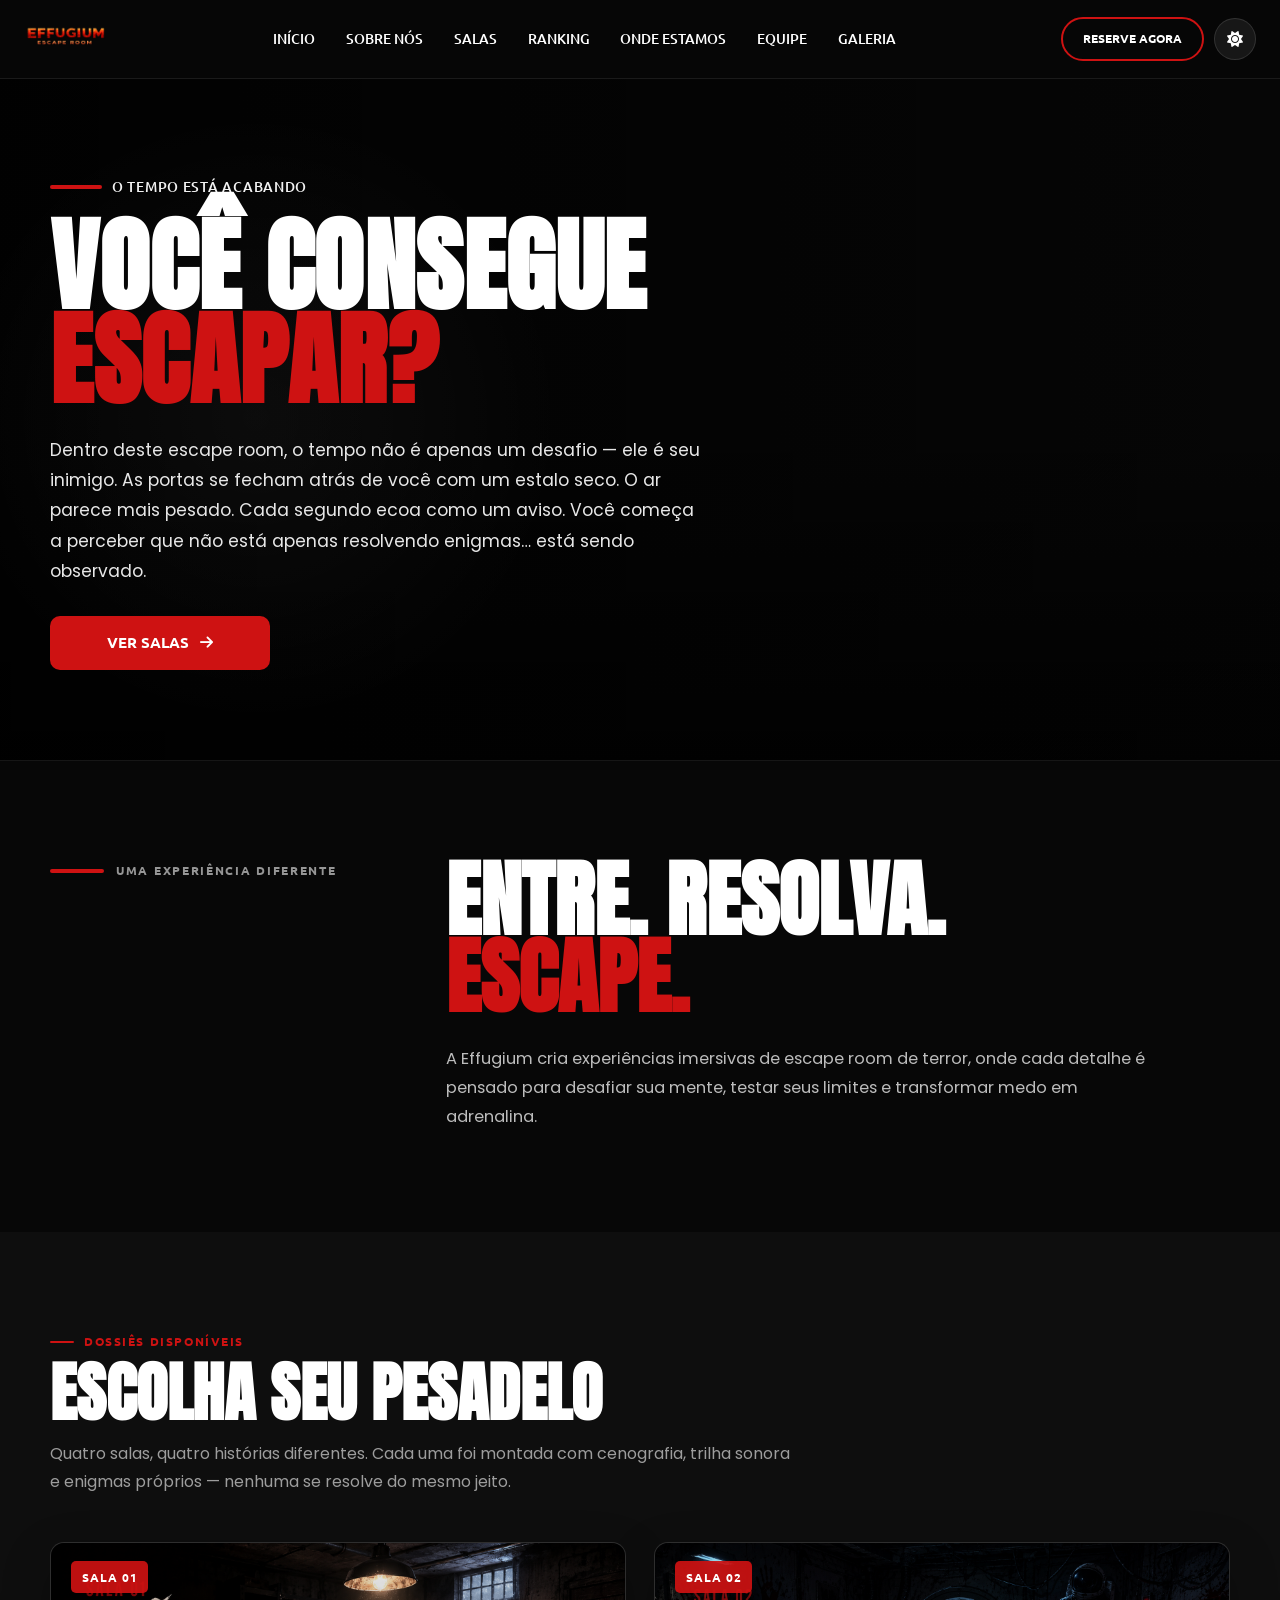
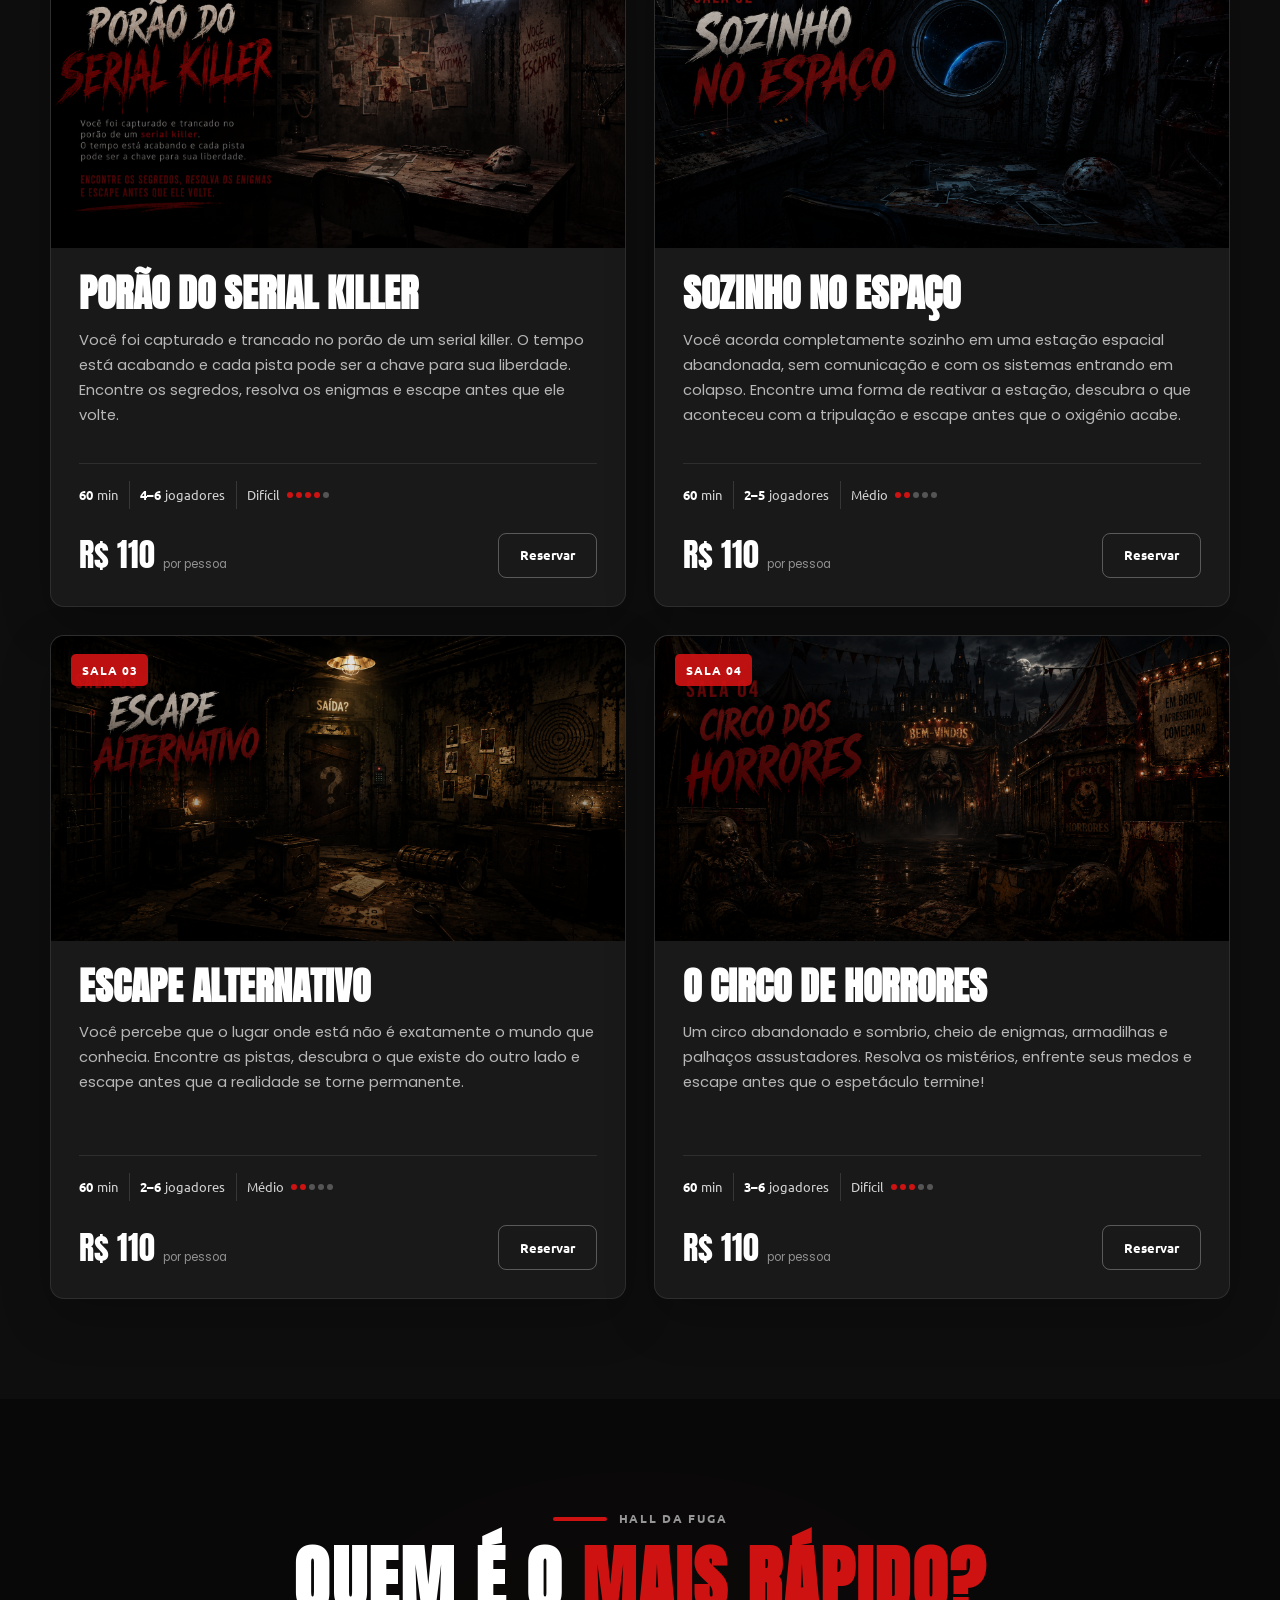
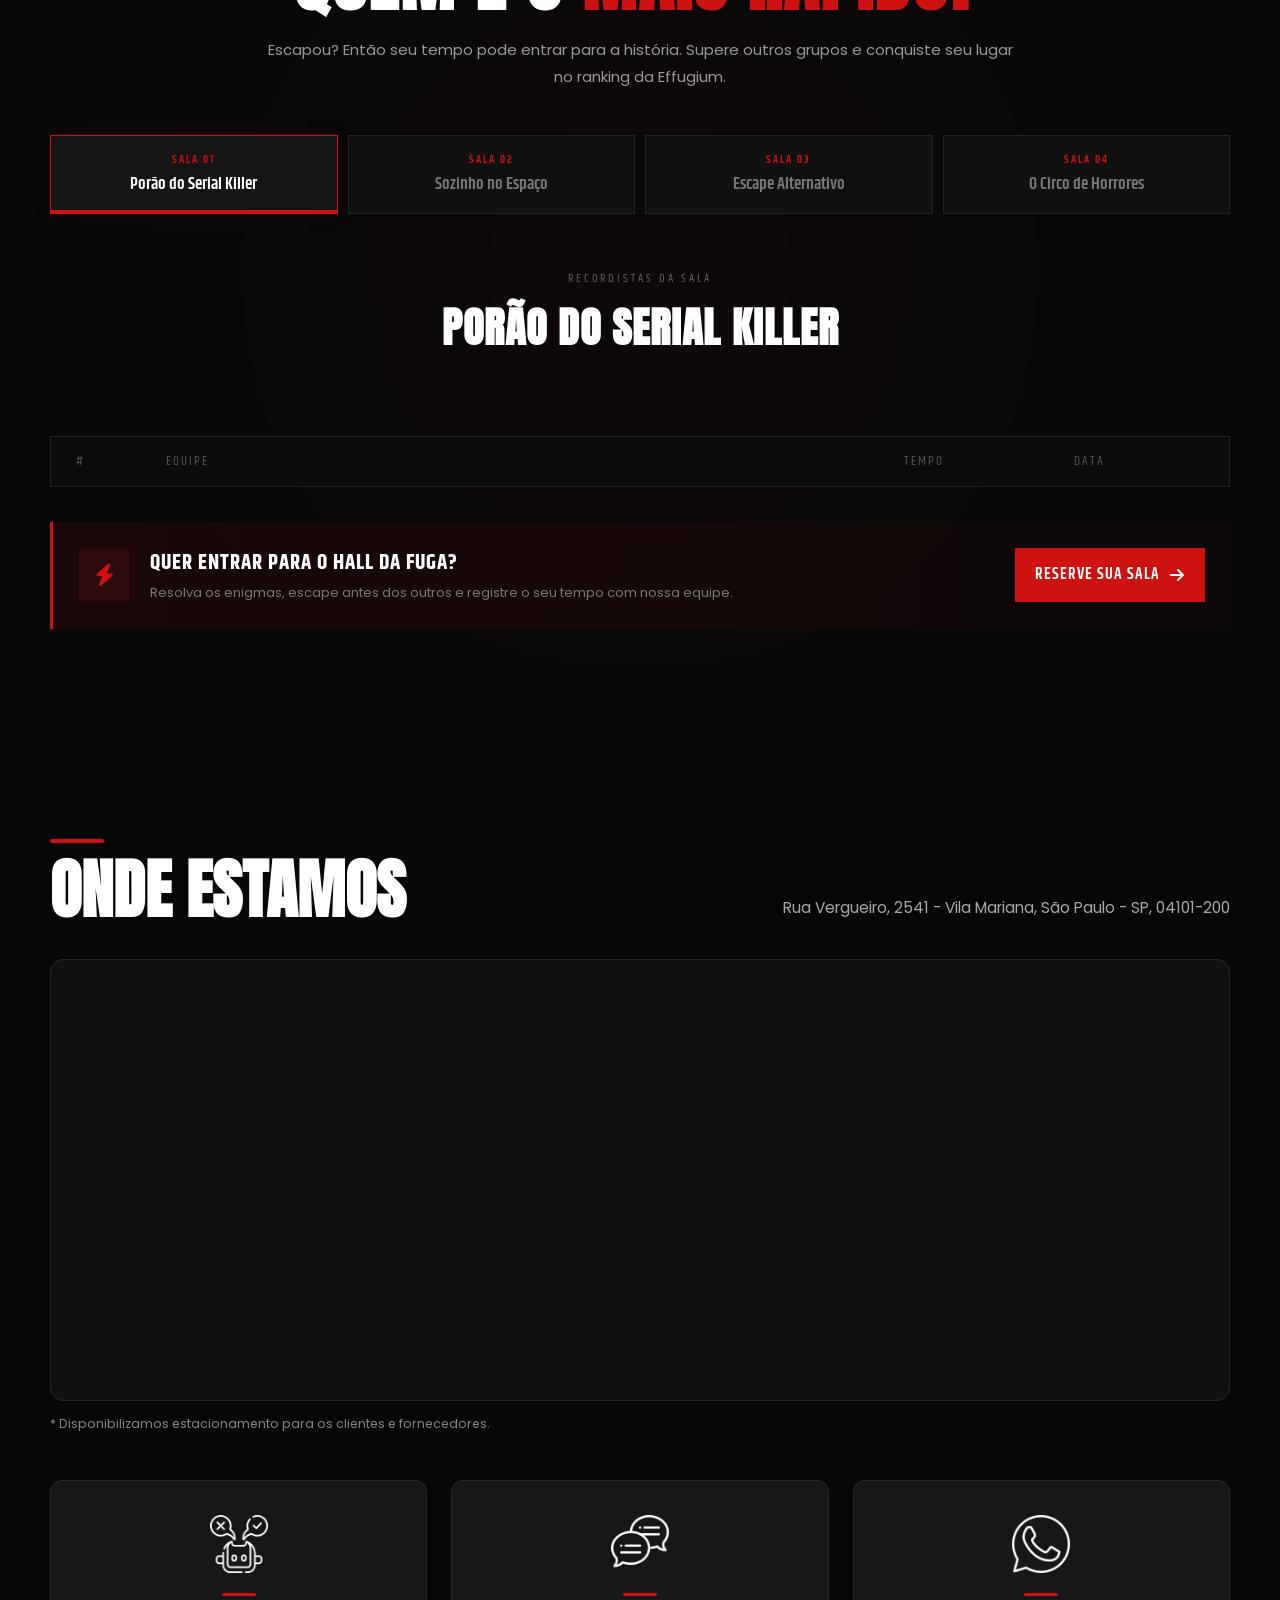
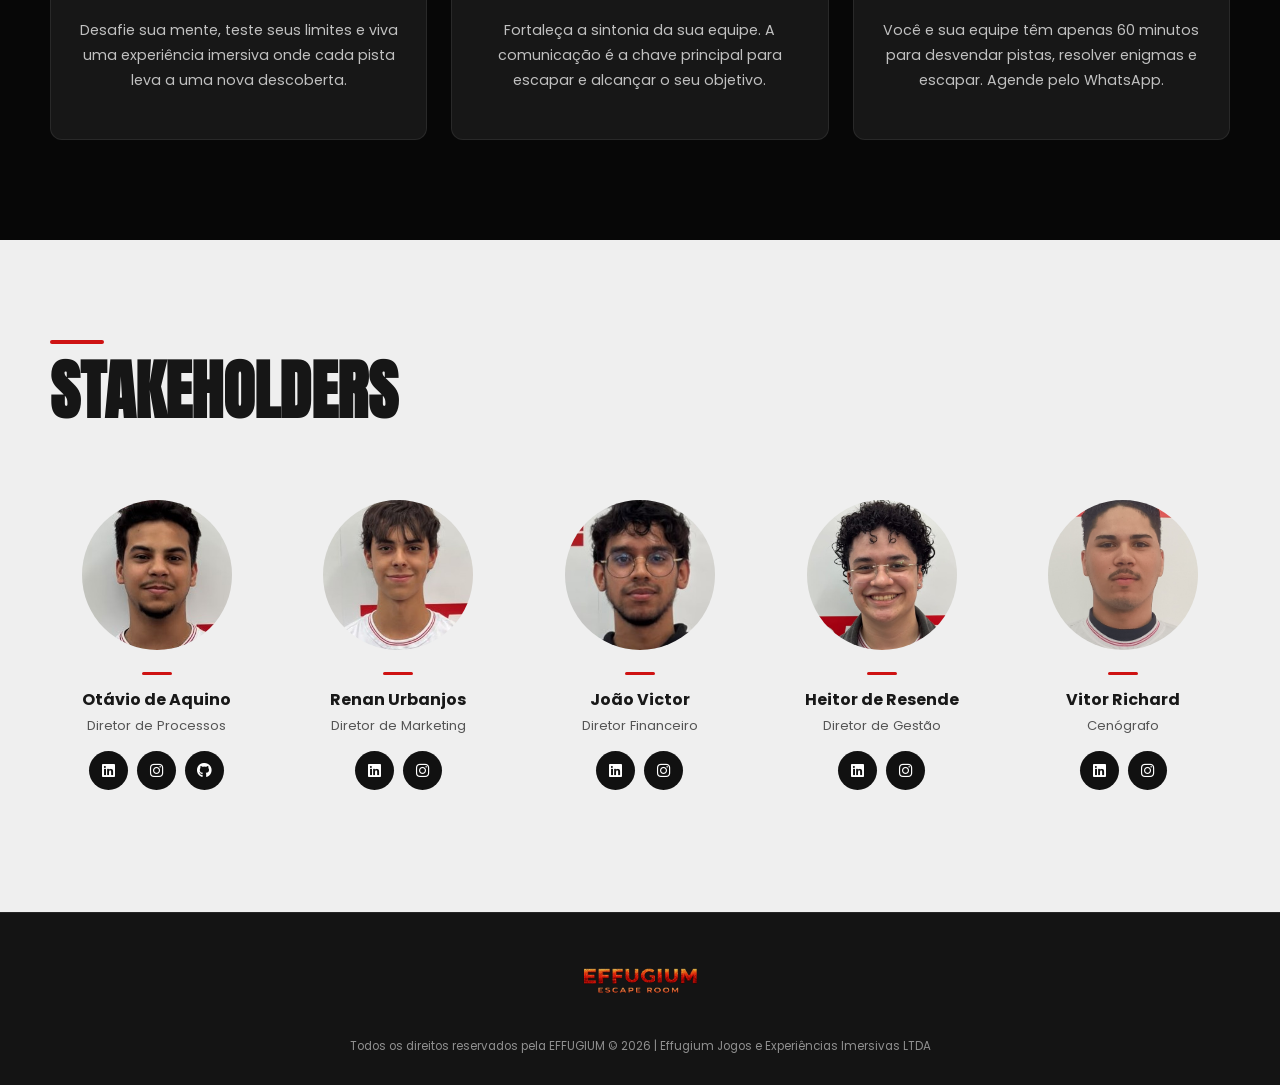
==== commit 3fc2ac4f: "." ====
--- a/index.html
+++ b/index.html
@@ -34,7 +34,7 @@
                 <a class="nav-item" href="#team">EQUIPE</a>
                 <a class="nav-item" href="galeria.html">GALERIA</a>
 
-                <a class="mobile-reserve" href="https://wa.me/5511983360146" target="_blank" rel="noopener noreferrer">
+                <a class="mobile-reserve" href="reservar.html" rel="noopener noreferrer">
                     RESERVE AGORA
                 </a>
 
@@ -44,7 +44,7 @@
             </nav>
 
             <div class="header-actions">
-                <a class="reserve-button" href="https://wa.me/5511983360146" target="_blank" rel="noopener noreferrer">
+                <a class="reserve-button" href="reservar.html" rel="noopener noreferrer">
                     RESERVE AGORA
                 </a>
 
@@ -159,7 +159,7 @@
 
                             <div class="room-footer">
                                 <span class="room-price">R$ 110 <small>por pessoa</small></span>
-                                <a href="https://wa.me/5511983360146" target="_blank" rel="noopener noreferrer" class="btn btn-outline">Reservar</a>
+                                <a href="reservar.html" rel="noopener noreferrer" class="btn btn-outline">Reservar</a>
                             </div>
                         </div>
                     </article>
@@ -187,16 +187,16 @@
                                 <span><strong>60</strong> min</span>
                                 <span><strong>2–5</strong> jogadores</span>
                                 <span class="difficulty">
-                                    Muito difícil
+                                    Médio
                                     <span class="dots" aria-label="5 de 5 de dificuldade">
-                                        <i class="on"></i><i class="on"></i><i class="on"></i><i class="on"></i><i class="on"></i>
+                                        <i class="on"></i><i class="on"></i><i class="off"></i><i class="off"></i><i class="off"></i>
                                     </span>
                                 </span>
                             </div>
 
                             <div class="room-footer">
                                 <span class="room-price">R$ 110 <small>por pessoa</small></span>
-                                <a href="https://wa.me/5511983360146" target="_blank" rel="noopener noreferrer" class="btn btn-outline">Reservar</a>
+                                <a href="reservar.html" rel="noopener noreferrer" class="btn btn-outline">Reservar</a>
                             </div>
                         </div>
                     </article>
@@ -220,7 +220,7 @@
                             </p>
 
                             <div class="room-meta">
-                                <span><strong>45</strong> min</span>
+                                <span><strong>60</strong> min</span>
                                 <span><strong>2–6</strong> jogadores</span>
                                 <span class="difficulty">
                                     Médio
@@ -232,7 +232,7 @@
 
                             <div class="room-footer">
                                 <span class="room-price">R$ 110 <small>por pessoa</small></span>
-                                <a href="https://wa.me/5511983360146" target="_blank" rel="noopener noreferrer" class="btn btn-outline">Reservar</a>
+                                <a href="reservar.html" rel="noopener noreferrer" class="btn btn-outline">Reservar</a>
                             </div>
                         </div>
                     </article>
@@ -266,7 +266,7 @@
 
                             <div class="room-footer">
                                 <span class="room-price">R$ 110 <small>por pessoa</small></span>
-                                <a href="https://wa.me/5511983360146" target="_blank" rel="noopener noreferrer" class="btn btn-outline">Reservar</a>
+                                <a href="reservar.html"  rel="noopener noreferrer" class="btn btn-outline">Reservar</a>
                             </div>
                         </div>
                     </article>
@@ -387,7 +387,6 @@
 
             <a
                 href="#salas"
-                target="_blank"
                 rel="noopener noreferrer"
                 class="ranking-cta-button">
 
